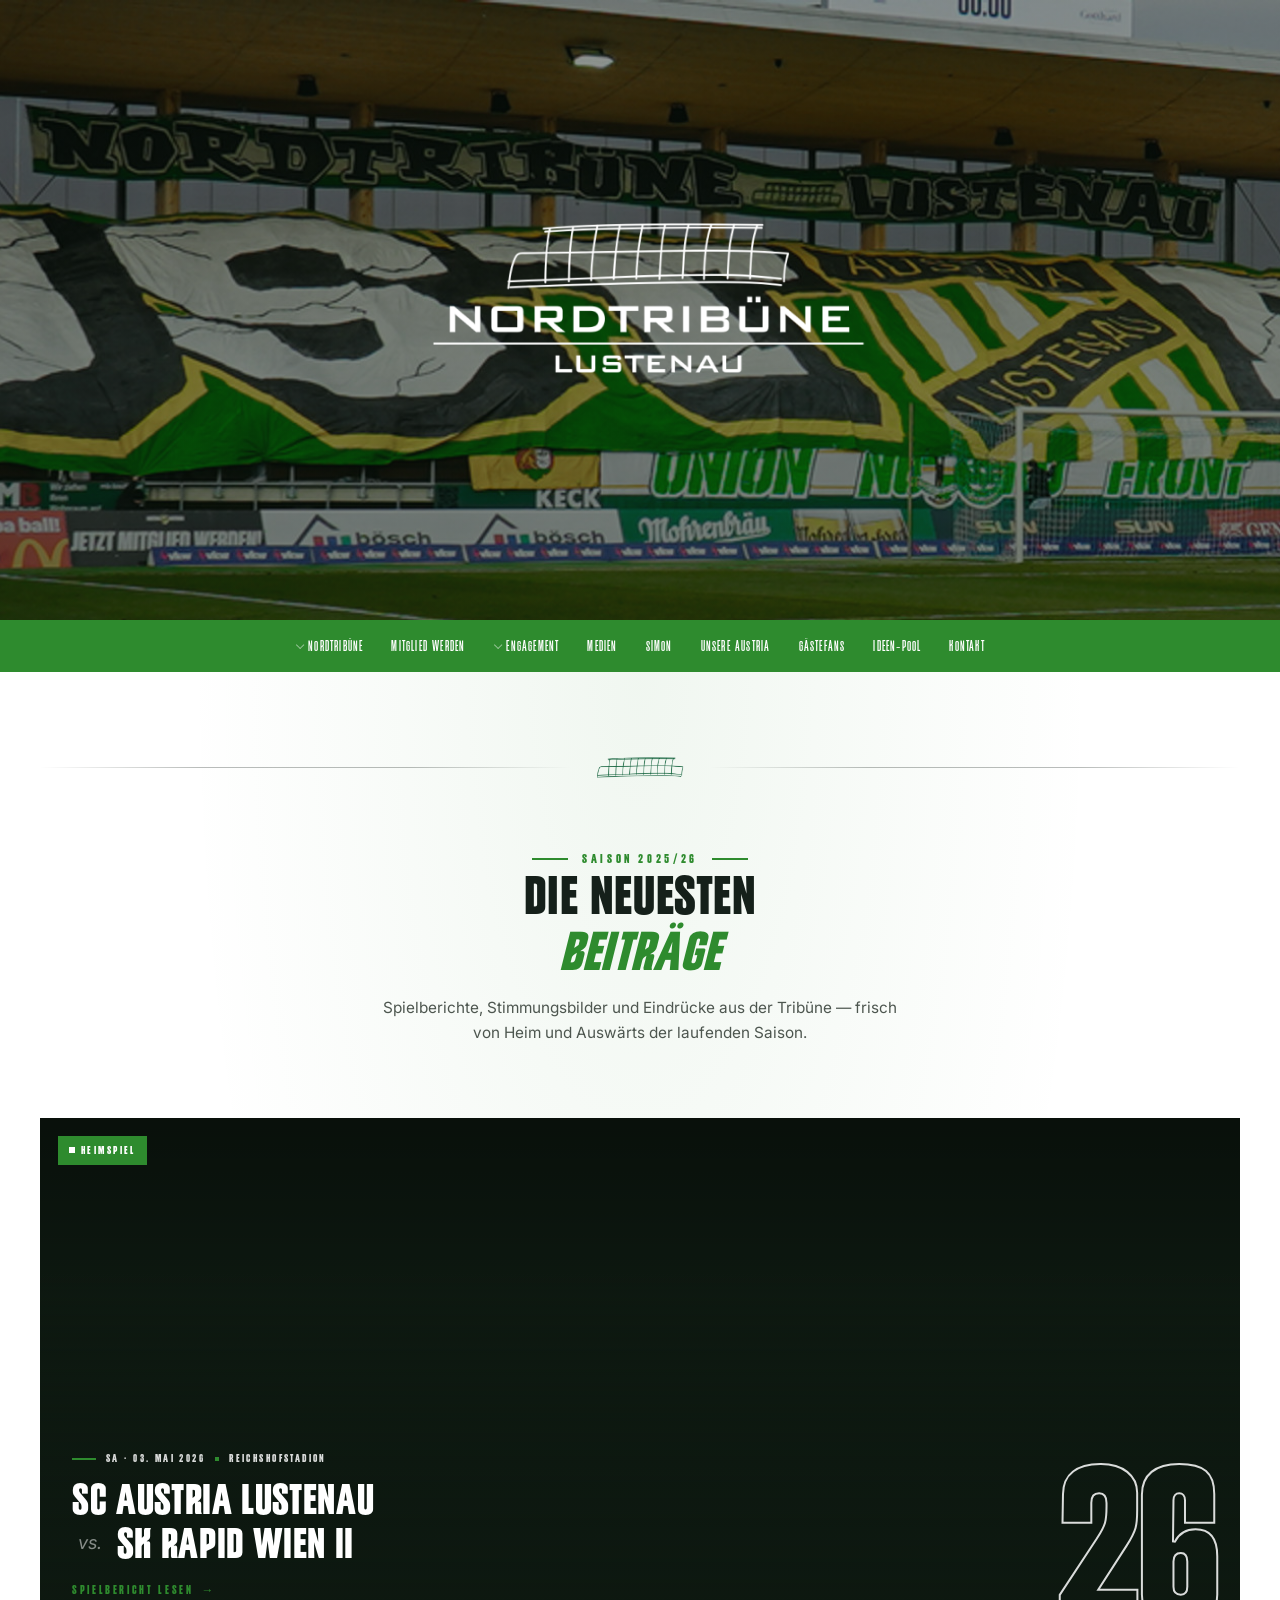
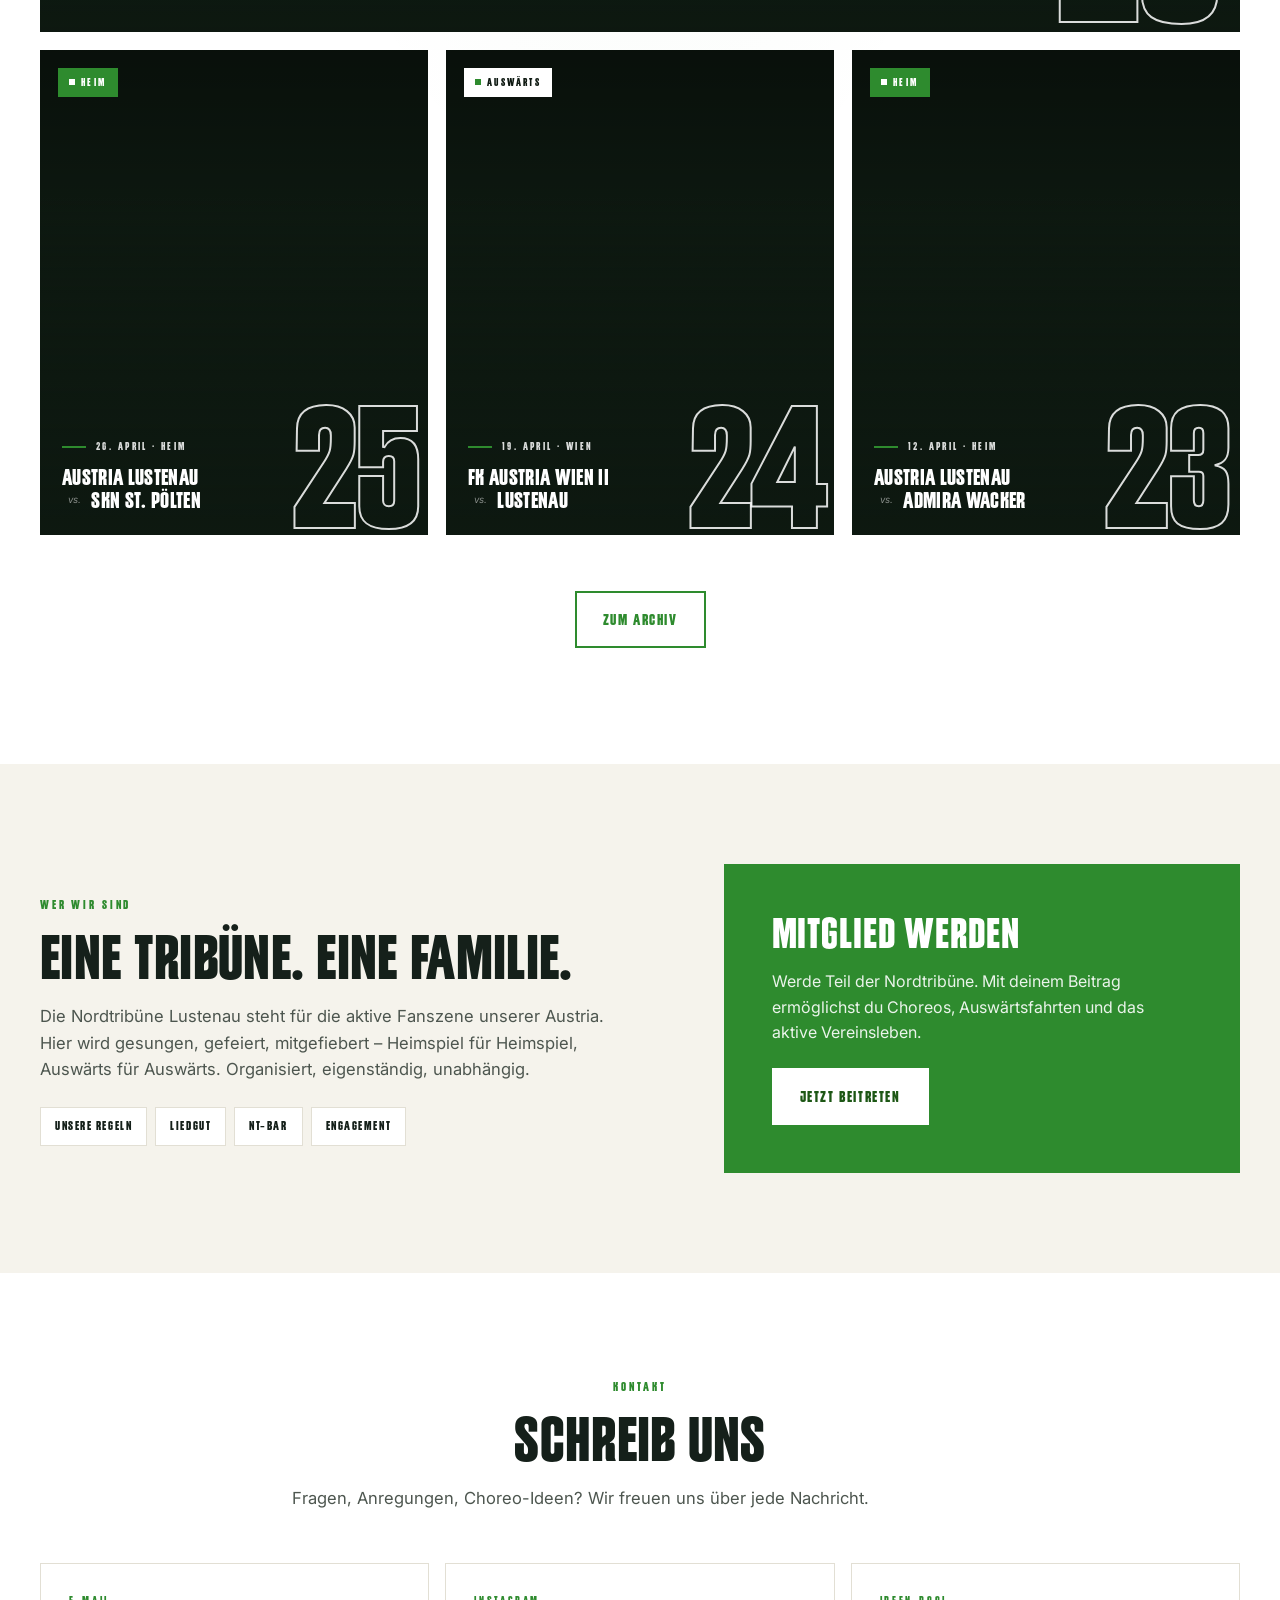
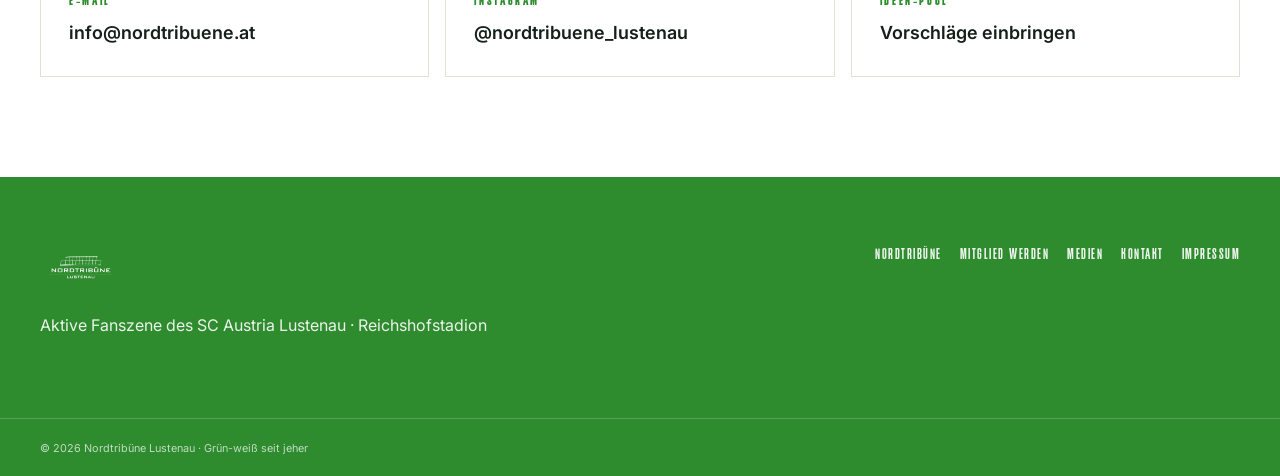
==== index.html @ c7da0c29 "initial preview" ====
<!doctype html>
<html lang="de">
<head>
  <meta charset="utf-8" />
  <meta name="viewport" content="width=device-width, initial-scale=1" />
  <title>Nordtribüne Lustenau</title>
  <meta name="description" content="Die Nordtribüne Lustenau – aktive Fanszene des SC Austria Lustenau. Spielberichte, Mitgliedschaft, Liedgut, Engagement." />
  <link rel="icon" href="assets/img/logo-nav.png" />
  <link rel="preconnect" href="https://fonts.googleapis.com" />
  <link rel="preconnect" href="https://fonts.gstatic.com" crossorigin />
  <link href="https://fonts.googleapis.com/css2?family=Antonio:wght@500;600;700&family=Big+Shoulders+Display:wght@500;700;800&family=Inter:wght@400;500;600;700&display=swap" rel="stylesheet" />
  <link rel="stylesheet" href="styles.css" />
</head>
<body>

<a class="skip" href="#main">Zum Inhalt</a>

<header class="site-header" id="top">

  <!-- Hero: Banner mit Original-Logo zentriert -->
  <div class="hero-banner" role="img" aria-label="Nordtribüne im Reichshofstadion Lustenau">
    <div class="hero-content">
      <img src="assets/img/logo.png" alt="Nordtribüne Lustenau" class="hero-logo" />
    </div>
  </div>

  <!-- Nav -->
  <div class="nav-wrap">
    <button class="nav-toggle" aria-label="Menü" aria-expanded="false">
      <span></span><span></span><span></span>
      <em>Menü</em>
    </button>

    <nav class="primary-nav" aria-label="Hauptnavigation">
      <ul>
        <li class="has-sub">
          <a href="nordtribuene.html">Nordtribüne</a>
          <ul class="submenu">
            <li><a href="regeln.html">Regeln</a></li>
            <li><a href="liedgut.html">Liedgut</a></li>
          </ul>
        </li>
        <li><a href="mitglied-werden.html">Mitglied werden</a></li>
        <li class="has-sub">
          <a href="engagement.html">Engagement</a>
          <ul class="submenu">
            <li><a href="nt-bar.html">NT-Bar</a></li>
          </ul>
        </li>
        <li><a href="medien.html">Medien</a></li>
        <li><a href="simon.html">Simon</a></li>
        <li><a href="unsere-austria.html">Unsere Austria</a></li>
        <li><a href="gaestefans.html">Gästefans</a></li>
        <li><a href="ideen-pool.html">Ideen-Pool</a></li>
        <li><a href="kontakt.html">Kontakt</a></li>
      </ul>
    </nav>
  </div>

  <nav class="mobile-nav" aria-label="Mobilnavigation">
    <ul>
      <li><a href="nordtribuene.html">Nordtribüne</a></li>
      <li><a href="regeln.html" class="sub">Regeln</a></li>
      <li><a href="liedgut.html" class="sub">Liedgut</a></li>
      <li><a href="mitglied-werden.html">Mitglied werden</a></li>
      <li><a href="engagement.html">Engagement</a></li>
      <li><a href="nt-bar.html" class="sub">NT-Bar</a></li>
      <li><a href="medien.html">Medien</a></li>
      <li><a href="simon.html">Simon</a></li>
      <li><a href="unsere-austria.html">Unsere Austria</a></li>
      <li><a href="gaestefans.html">Gästefans</a></li>
      <li><a href="ideen-pool.html">Ideen-Pool</a></li>
      <li><a href="kontakt.html">Kontakt</a></li>
    </ul>
  </nav>
</header>

<main id="main">

  <!-- Beiträge -->
  <section class="section section-beitraege" id="beitraege">
    <div class="section-divider" aria-hidden="true">
      <span class="divider-stripe"></span>
      <img src="assets/img/logo-mark.png" alt="" class="divider-mark" />
      <span class="divider-stripe"></span>
    </div>
    <div class="container">
      <header class="section-head section-head--center">
        <span class="eyebrow"><span class="line"></span>Saison 2025/26<span class="line"></span></span>
        <h2 class="section-h2">
          <span class="h2-row">Die neuesten</span>
          <span class="h2-row h2-row--accent">Beiträge</span>
        </h2>
        <p class="section-lead">
          Spielberichte, Stimmungsbilder und Eindrücke aus der Tribüne —
          frisch von Heim und Auswärts der laufenden Saison.
        </p>
      </header>

      <div class="card-grid">
        <article class="card card--feature">
          <a href="#" class="card-link">
            <div class="card-media" style="background-image:url('https://static.wixstatic.com/media/f720f8_a9c50cb9217f4ce5873ac15828483907~mv2.png/v1/fill/w_900,h_900,fp_0.50_0.50,q_95,enc_avif,quality_auto/f720f8_a9c50cb9217f4ce5873ac15828483907~mv2.png')">
              <div class="card-overlay">
                <span class="card-tag">Heimspiel</span>
                <span class="card-md">26</span>
              </div>
            </div>
            <div class="card-body">
              <span class="card-meta"><span>Sa · 03. Mai 2026</span><span class="dot"></span><span>Reichshofstadion</span></span>
              <h3>SC Austria Lustenau<br/><span class="vs">vs.</span> SK Rapid Wien II</h3>
              <span class="card-cta">Spielbericht lesen <em>→</em></span>
            </div>
          </a>
        </article>
        <article class="card">
          <a href="#" class="card-link">
            <div class="card-media" style="background-image:url('https://static.wixstatic.com/media/f720f8_ce6086ca017e475bb59c126790cb057a~mv2.jpg/v1/fill/w_900,h_900,fp_0.50_0.50,q_90,enc_avif,quality_auto/f720f8_ce6086ca017e475bb59c126790cb057a~mv2.jpg')">
              <div class="card-overlay">
                <span class="card-tag">Heim</span>
                <span class="card-md">25</span>
              </div>
            </div>
            <div class="card-body">
              <span class="card-meta">26. April · Heim</span>
              <h3>Austria Lustenau<br/><span class="vs">vs.</span> SKN St. Pölten</h3>
            </div>
          </a>
        </article>
        <article class="card">
          <a href="#" class="card-link">
            <div class="card-media" style="background-image:url('https://static.wixstatic.com/media/f720f8_13a0785163d74814970c53d9d6ace60e~mv2.jpg/v1/fill/w_900,h_900,fp_0.50_0.50,q_90,enc_avif,quality_auto/f720f8_13a0785163d74814970c53d9d6ace60e~mv2.jpg')">
              <div class="card-overlay">
                <span class="card-tag card-tag--away">Auswärts</span>
                <span class="card-md">24</span>
              </div>
            </div>
            <div class="card-body">
              <span class="card-meta">19. April · Wien</span>
              <h3>FK Austria Wien II<br/><span class="vs">vs.</span> Lustenau</h3>
            </div>
          </a>
        </article>
        <article class="card">
          <a href="#" class="card-link">
            <div class="card-media" style="background-image:url('https://static.wixstatic.com/media/f720f8_e04c5801456445f2a301f6724bff1f92~mv2.jpg/v1/fill/w_900,h_900,fp_0.50_0.50,q_90,enc_avif,quality_auto/f720f8_e04c5801456445f2a301f6724bff1f92~mv2.jpg')">
              <div class="card-overlay">
                <span class="card-tag">Heim</span>
                <span class="card-md">23</span>
              </div>
            </div>
            <div class="card-body">
              <span class="card-meta">12. April · Heim</span>
              <h3>Austria Lustenau<br/><span class="vs">vs.</span> Admira Wacker</h3>
            </div>
          </a>
        </article>
      </div>

      <div class="section-foot">
        <a href="#archiv" class="btn btn-outline">Zum Archiv</a>
      </div>
    </div>
  </section>

  <section class="section section-alt" id="nordtribuene">
    <div class="container two-col">
      <div>
        <span class="eyebrow">Wer wir sind</span>
        <h2>Eine Tribüne. Eine Familie.</h2>
        <p class="lead">
          Die Nordtribüne Lustenau steht für die aktive Fanszene unserer Austria.
          Hier wird gesungen, gefeiert, mitgefiebert – Heimspiel für Heimspiel,
          Auswärts für Auswärts. Organisiert, eigenständig, unabhängig.
        </p>
        <ul class="quicklinks">
          <li><a href="#regeln">Unsere Regeln</a></li>
          <li><a href="#liedgut">Liedgut</a></li>
          <li><a href="#nt-bar">NT-Bar</a></li>
          <li><a href="#engagement">Engagement</a></li>
        </ul>
      </div>
      <aside class="info-card" id="mitglied">
        <h3>Mitglied werden</h3>
        <p>Werde Teil der Nordtribüne. Mit deinem Beitrag ermöglichst du Choreos, Auswärtsfahrten und das aktive Vereinsleben.</p>
        <a href="#" class="btn btn-light">Jetzt beitreten</a>
      </aside>
    </div>
  </section>

  <section class="section" id="kontakt">
    <div class="container">
      <header class="section-head center">
        <span class="eyebrow">Kontakt</span>
        <h2>Schreib uns</h2>
        <p class="lead">Fragen, Anregungen, Choreo-Ideen? Wir freuen uns über jede Nachricht.</p>
      </header>
      <div class="contact-grid">
        <a href="mailto:info@nordtribuene.at" class="contact-card">
          <span class="contact-label">E-Mail</span>
          <span class="contact-value">info@nordtribuene.at</span>
        </a>
        <a href="https://www.instagram.com/" class="contact-card" rel="noopener">
          <span class="contact-label">Instagram</span>
          <span class="contact-value">@nordtribuene_lustenau</span>
        </a>
        <a href="#ideen" class="contact-card">
          <span class="contact-label">Ideen-Pool</span>
          <span class="contact-value">Vorschläge einbringen</span>
        </a>
      </div>
    </div>
  </section>

</main>

<footer class="site-footer">
  <div class="container footer-inner">
    <div>
      <img src="assets/img/logo-nav.png" alt="Nordtribüne Lustenau" class="footer-logo" />
      <p>Aktive Fanszene des SC Austria Lustenau · Reichshofstadion</p>
    </div>
    <nav aria-label="Footer">
      <ul>
        <li><a href="#nordtribuene">Nordtribüne</a></li>
        <li><a href="#mitglied">Mitglied werden</a></li>
        <li><a href="#beitraege">Medien</a></li>
        <li><a href="#kontakt">Kontakt</a></li>
        <li><a href="#impressum">Impressum</a></li>
      </ul>
    </nav>
  </div>
  <div class="footer-bottom">
    <div class="container">
      <small>© <span id="year"></span> Nordtribüne Lustenau · Grün-weiß seit jeher</small>
    </div>
  </div>
</footer>

<script>
  document.getElementById('year').textContent = new Date().getFullYear();
  const toggle = document.querySelector('.nav-toggle');
  const mnav = document.querySelector('.mobile-nav');
  toggle.addEventListener('click', () => {
    const open = mnav.classList.toggle('open');
    toggle.classList.toggle('is-open', open);
    toggle.setAttribute('aria-expanded', open);
    document.body.classList.toggle('nav-open', open);
  });
  document.querySelectorAll('.mobile-nav a').forEach(a => {
    a.addEventListener('click', () => {
      mnav.classList.remove('open');
      toggle.classList.remove('is-open');
      toggle.setAttribute('aria-expanded', 'false');
      document.body.classList.remove('nav-open');
    });
  });
</script>

</body>
</html>
---- styles.css ----
/* ============================================================
   Nordtribüne Lustenau
   Display: Kanvas Rooper · Accent: GC Grind · Body: Inter
   ============================================================ */

@font-face {
  font-family: 'Kanvas Rooper';
  font-weight: 200;
  font-style: normal;
  font-display: swap;
  src: url('assets/fonts/KanvasRooper-Extralight.woff2') format('woff2');
}
@font-face {
  font-family: 'Kanvas Rooper';
  font-weight: 300;
  font-style: normal;
  font-display: swap;
  src: url('assets/fonts/KanvasRooper-Light.woff2') format('woff2');
}
@font-face {
  font-family: 'Kanvas Rooper';
  font-weight: 400;
  font-style: normal;
  font-display: swap;
  src: url('assets/fonts/KanvasRooper-Regular.woff2') format('woff2');
}
@font-face {
  font-family: 'Kanvas Rooper';
  font-weight: 500;
  font-style: normal;
  font-display: swap;
  src: url('assets/fonts/KanvasRooper-Medium.woff2') format('woff2');
}
@font-face {
  font-family: 'Kanvas Rooper';
  font-weight: 600;
  font-style: normal;
  font-display: swap;
  src: url('assets/fonts/KanvasRooper-Semibold.woff2') format('woff2');
}
@font-face {
  font-family: 'Kanvas Rooper';
  font-weight: 700;
  font-style: normal;
  font-display: swap;
  src: url('assets/fonts/KanvasRooper-Bold.woff2') format('woff2');
}
@font-face {
  font-family: 'GC Grind';
  font-weight: 400;
  font-style: normal;
  font-display: swap;
  src: url('assets/fonts/GCGrind.ttf') format('truetype');
}

:root {
  --green-900: #1d5715;
  --green-800: #28741c;
  --green-700: #2e8b2e;   /* primary · saftiges Kelly-Green */
  --green-600: #3aa039;
  --green-50:  #e8f5e7;

  --ink:       #15201a;
  --ink-soft:  #4d564f;
  --bg:        #ffffff;
  --bg-soft:   #f5f3ec;
  --line:      #e2dfd4;

  --container: 1280px;
  --gutter:    clamp(20px, 4vw, 40px);

  --display:  'Kanvas Rooper', 'Impact', sans-serif;
  --headline: 'Kanvas Rooper', 'Impact', sans-serif;
  --accent:   'GC Grind', 'Kanvas Rooper', 'Impact', sans-serif;
  --body:     'Inter', -apple-system, BlinkMacSystemFont, system-ui, sans-serif;
}

* { box-sizing: border-box; }
html { scroll-behavior: smooth; }
body {
  margin: 0;
  background: var(--bg);
  color: var(--ink);
  font-family: var(--body);
  font-size: 16px;
  line-height: 1.6;
  -webkit-font-smoothing: antialiased;
}
body.nav-open { overflow: hidden; }
img { max-width: 100%; display: block; }
a { color: var(--green-700); text-decoration: none; }
a:hover { color: var(--green-900); }

.skip { position: absolute; left: -9999px; }
.skip:focus { left: 12px; top: 12px; background: var(--ink); color: #fff; padding: 8px 12px; z-index: 999; }

.container {
  max-width: var(--container);
  margin: 0 auto;
  padding: 0 var(--gutter);
}

/* ============================================================
   HEADER · 1. Logo · 2. Banner · 3. Nav  (wie Original)
   ============================================================ */

.site-header { background: var(--bg); }

/* Hero-Banner mit Logo + Wordmark zentriert · leicht abgedunkelt */
.hero-banner {
  position: relative;
  width: 100%;
  min-height: clamp(360px, 56vw, 620px);
  background: url('assets/img/header.jpg') center 38% / cover no-repeat;
  background-color: var(--green-900);
  display: flex;
  align-items: center;
  justify-content: center;
  isolation: isolate;
}
.hero-banner::before {
  content: '';
  position: absolute; inset: 0;
  background:
    linear-gradient(180deg, rgba(8,20,12,.45) 0%, rgba(8,20,12,.55) 100%);
  z-index: 1;
}
.hero-content {
  position: relative;
  z-index: 2;
  padding: 40px var(--gutter);
  text-align: center;
}
.hero-logo {
  width: clamp(280px, 42vw, 560px);
  height: auto;
  filter: brightness(0) invert(1);
  display: block;
  margin: 0 auto;
}
@media (max-width: 720px) {
  .hero-banner { min-height: clamp(320px, 70vw, 460px); }
}

/* 3. Nav */
.nav-wrap {
  background: var(--green-700);
  border-bottom: 0;
  position: relative;
}
.primary-nav {
  max-width: var(--container);
  margin: 0 auto;
  padding: 0 var(--gutter);
}
.primary-nav > ul {
  list-style: none; margin: 0; padding: 0;
  display: flex;
  justify-content: center;
  flex-wrap: wrap;
  gap: 2px;
}
.primary-nav a {
  display: inline-block;
  padding: 14px 13px;
  font-family: var(--display);
  font-weight: 400;
  font-size: 15px;
  letter-spacing: .08em;
  text-transform: uppercase;
  color: #fff;
  position: relative;
  transition: color .15s ease;
}
.primary-nav a::after {
  content: '';
  position: absolute;
  left: 13px; right: 13px; bottom: 8px;
  height: 2px;
  background: #fff;
  transform: scaleX(0);
  transform-origin: center;
  transition: transform .2s ease;
}
.primary-nav a:hover { color: #fff; }
.primary-nav a:hover::after { transform: scaleX(1); }

.has-sub { position: relative; }
.has-sub > a::before {
  content: '';
  display: inline-block;
  width: 5px; height: 5px;
  border-right: 1.5px solid currentColor;
  border-bottom: 1.5px solid currentColor;
  transform: rotate(45deg) translateY(-3px);
  margin-right: 7px;
  opacity: .5;
  vertical-align: middle;
}
.submenu {
  position: absolute;
  top: 100%; left: 50%;
  transform: translate(-50%, 4px);
  min-width: 180px;
  background: var(--green-800);
  border: 0;
  list-style: none; margin: 0; padding: 6px 0;
  opacity: 0; visibility: hidden;
  transition: opacity .15s, transform .15s, visibility .15s;
  z-index: 60;
}
.has-sub:hover > .submenu,
.has-sub:focus-within > .submenu {
  opacity: 1; visibility: visible; transform: translate(-50%, 0);
}
.submenu a {
  display: block;
  padding: 9px 16px;
  font-size: 14px;
  letter-spacing: .06em;
  text-align: center;
  color: #fff;
}
.submenu a::after { display: none; }
.submenu a:hover { background: var(--green-900); color: #fff; }

/* Mobile */
.nav-toggle {
  display: none;
  align-items: center;
  gap: 8px;
  background: transparent;
  border: 0;
  padding: 14px var(--gutter);
  font-family: var(--display);
  font-size: 17px;
  letter-spacing: .08em;
  text-transform: uppercase;
  color: #fff;
  cursor: pointer;
  width: 100%;
  justify-content: center;
}
.nav-toggle em { font-style: normal; }
.nav-toggle span:not(em) {
  display: block; height: 2px; width: 22px; background: #fff;
  margin: 4px 0; transition: transform .2s, opacity .2s;
  position: relative;
}
.nav-toggle.is-open span:nth-child(1) { transform: translateY(6px) rotate(45deg); }
.nav-toggle.is-open span:nth-child(2) { opacity: 0; }
.nav-toggle.is-open span:nth-child(3) { transform: translateY(-6px) rotate(-45deg); }

.mobile-nav {
  display: none;
  background: var(--green-800);
  border-top: 1px solid var(--green-900);
  max-height: 0; overflow: hidden;
  transition: max-height .3s ease;
}
.mobile-nav.open { max-height: 80vh; overflow: auto; }
.mobile-nav ul { list-style: none; margin: 0; padding: 6px 0 18px; }
.mobile-nav a {
  display: block;
  padding: 13px var(--gutter);
  font-family: var(--display);
  font-weight: 700;
  font-size: 19px;
  letter-spacing: .05em;
  text-transform: uppercase;
  color: #fff;
  border-bottom: 1px solid rgba(255,255,255,.1);
}
.mobile-nav a.sub {
  font-size: 14px;
  font-family: var(--body);
  font-weight: 500;
  text-transform: none;
  letter-spacing: 0;
  padding-left: calc(var(--gutter) + 16px);
  color: rgba(255,255,255,.75);
}

@media (max-width: 1100px) {
  .primary-nav { display: none; }
  .nav-toggle { display: flex; }
  .mobile-nav { display: block; }
  .nav-toggle span:nth-child(1),
  .nav-toggle span:nth-child(2),
  .nav-toggle span:nth-child(3) { display: block; }
}
@media (min-width: 1101px) {
  .nav-toggle span:not(em) { display: none; }
}

/* ============================================================
   BUTTONS · scharf, flach
   ============================================================ */

.btn {
  display: inline-block;
  padding: 14px 26px;
  font-family: var(--display);
  font-weight: 700;
  font-size: 16px;
  letter-spacing: .1em;
  text-transform: uppercase;
  border: 2px solid transparent;
  border-radius: 0;
  background: var(--green-700);
  color: #fff;
  transition: background .15s, color .15s, border-color .15s;
}
.btn:hover { background: var(--green-900); color: #fff; }
.btn-outline {
  background: transparent;
  color: var(--green-700);
  border-color: var(--green-700);
}
.btn-outline:hover { background: var(--green-700); color: #fff; }
.btn-light {
  background: #fff;
  color: var(--green-900);
  border-color: #fff;
}
.btn-light:hover { background: transparent; color: #fff; border-color: #fff; }

/* ============================================================
   SECTIONS
   ============================================================ */

.section { padding: clamp(56px, 8vw, 100px) 0; }
.section-alt { background: var(--bg-soft); }

/* === Beiträge: cooler Übergang & große zentrierte Headline === */
.section-beitraege {
  padding-top: clamp(32px, 5vw, 56px);
  padding-bottom: clamp(72px, 9vw, 120px);
  background:
    radial-gradient(ellipse at 50% 0%, rgba(46,139,46,.07), transparent 50%),
    var(--bg);
}

/* Divider zwischen Nav und Section */
.section-divider {
  display: flex;
  align-items: center;
  justify-content: center;
  gap: 24px;
  padding: 28px var(--gutter) 64px;
  max-width: var(--container);
  margin: 0 auto;
}
.divider-stripe {
  flex: 1 1 auto;
  height: 1px;
  background: linear-gradient(90deg, transparent, var(--ink) 30%, var(--ink) 70%, transparent);
  opacity: .3;
}
.divider-mark {
  flex: 0 0 auto;
  height: 22px;
  width: auto;
  display: block;
}

.section-head.section-head--center {
  display: block;
  max-width: 780px;
  margin: 0 auto clamp(48px, 6vw, 72px) !important;
  text-align: center;
  padding: 0;
}
.section-head--center .eyebrow {
  display: inline-flex;
  margin: 0 auto 18px;
}
.section-head--center .section-h2 {
  display: block;
  margin: 0 auto;
  text-align: center;
  width: 100%;
}
.section-head--center .section-h2 .h2-row { display: block; text-align: center; }
.section-head--center .section-lead {
  display: block;
  margin: 18px auto 0;
  max-width: 52ch;
  text-align: center;
}

.section-head--center .eyebrow {
  display: inline-flex;
  align-items: center;
  gap: 14px;
  font-family: var(--display);
  font-weight: 700;
  font-size: 13px;
  letter-spacing: .28em;
  text-transform: uppercase;
  color: var(--green-700);
  margin: 0;
}
.section-head--center .eyebrow .line {
  display: inline-block;
  width: 36px;
  height: 2px;
  background: var(--green-700);
}

.section-h2 {
  font-family: var(--headline);
  font-weight: 700;
  font-size: clamp(34px, 4.4vw, 64px);
  line-height: .95;
  letter-spacing: .01em;
  text-transform: uppercase;
  margin: 0;
  color: var(--ink);
  text-align: center;
}
.section-h2 .h2-row { display: block; }
.section-h2 .h2-row--accent {
  color: var(--green-700);
  font-family: var(--headline);
  font-weight: 700;
  font-style: italic;
  margin-top: 2px;
}

/* Stars-Tag entfernt */
.section-tag { display: none; }

.section-lead {
  font-family: var(--body);
  font-size: clamp(15px, 1.2vw, 17px);
  color: var(--ink-soft);
  max-width: 52ch;
  margin: 6px auto 0;
  line-height: 1.6;
}

.section-tag {
  display: inline-flex;
  align-items: center;
  gap: 14px;
  margin-top: 10px;
  font-family: var(--display);
  font-weight: 700;
  font-size: 12px;
  letter-spacing: .3em;
  text-transform: uppercase;
  color: var(--ink-soft);
}
.section-tag span:first-child,
.section-tag span:last-child {
  color: var(--green-700);
  font-size: 14px;
}

.section-head { max-width: 720px; margin: 0 0 clamp(32px, 4vw, 56px); }
.section-head.center,
.section-head.section-head--center {
  margin-left: auto !important;
  margin-right: auto !important;
  text-align: center;
}

.eyebrow {
  display: inline-block;
  font-family: var(--display);
  font-weight: 700;
  font-size: 13px;
  letter-spacing: .22em;
  text-transform: uppercase;
  color: var(--green-700);
  margin-bottom: 12px;
}

h2 {
  font-family: var(--display);
  font-weight: 800;
  font-size: clamp(36px, 5.5vw, 64px);
  line-height: .95;
  letter-spacing: .005em;
  text-transform: uppercase;
  margin: 0 0 14px;
  color: var(--ink);
}
.lead {
  font-size: clamp(16px, 1.3vw, 18px);
  color: var(--ink-soft);
  margin: 0;
  max-width: 60ch;
}

.section-foot { margin-top: clamp(40px, 5vw, 56px); text-align: center; }

/* ============================================================
   CARDS · Magazin-Stil: dunkel, Mega-Outline-Spieltag
   ============================================================ */

.card-grid {
  display: grid;
  grid-template-columns: repeat(6, 1fr);
  gap: clamp(14px, 1.4vw, 22px);
}
.card { grid-column: span 2; }
.card--feature { grid-column: span 6; }

@media (max-width: 1100px) {
  .card-grid { grid-template-columns: repeat(4, 1fr); gap: 18px; }
  .card { grid-column: span 2; }
  .card--feature { grid-column: span 4; }
}
@media (max-width: 640px) {
  .card-grid { grid-template-columns: 1fr; }
  .card, .card--feature { grid-column: span 1; }
}

/* Card base */
.card {
  position: relative;
  background: #0d1810;
  color: #fff;
  overflow: hidden;
  isolation: isolate;
  transition: transform .35s cubic-bezier(.2,.7,.2,1);
}
.card:hover { transform: translateY(-6px); }
.card-link { display: block; color: inherit; height: 100%; }

.card-media {
  position: relative;
  aspect-ratio: 4 / 5;
  background-size: cover;
  background-position: center;
  background-color: #0d1810;
  overflow: hidden;
  transition: transform .6s cubic-bezier(.2,.7,.2,1);
}
.card--feature .card-media { aspect-ratio: 21 / 9; }

.card-media::before {
  content: '';
  position: absolute; inset: 0;
  background:
    linear-gradient(180deg, rgba(13,24,16,0) 30%, rgba(13,24,16,.55) 60%, rgba(13,24,16,.95) 100%),
    linear-gradient(180deg, rgba(0,0,0,.35) 0%, rgba(0,0,0,0) 35%);
  z-index: 1;
  transition: opacity .35s ease;
}
.card:hover .card-media { transform: scale(1.04); }

.card-overlay {
  position: absolute;
  inset: 0;
  padding: 18px 18px;
  z-index: 3;
  pointer-events: none;
  display: flex;
  flex-direction: column;
  justify-content: space-between;
}
.card-tag {
  align-self: flex-start;
  display: inline-flex;
  align-items: center;
  gap: 6px;
  padding: 6px 11px;
  background: var(--green-700);
  color: #fff;
  font-family: var(--display);
  font-weight: 700;
  font-size: 11px;
  letter-spacing: .22em;
  text-transform: uppercase;
}
.card-tag::before {
  content: '';
  width: 6px; height: 6px;
  background: #fff;
  display: inline-block;
}
.card-tag--away { background: #fff; color: #0d1810; }
.card-tag--away::before { background: var(--green-700); }

.card-md {
  align-self: flex-end;
  font-family: var(--display);
  font-weight: 800;
  font-size: clamp(120px, 14vw, 220px);
  line-height: .8;
  letter-spacing: -.04em;
  color: transparent;
  -webkit-text-stroke: 2px rgba(255,255,255,.85);
  text-stroke: 2px rgba(255,255,255,.85);
  margin: 0 -8px -16px 0;
  transform: translateY(8px);
  transition: transform .4s cubic-bezier(.2,.7,.2,1), -webkit-text-stroke-color .3s, color .3s;
  pointer-events: none;
}
.card:hover .card-md {
  transform: translateY(0);
  color: rgba(255,255,255,.08);
  -webkit-text-stroke-color: #fff;
}
.card--feature .card-md {
  font-size: clamp(140px, 18vw, 280px);
  margin-right: 8px;
}

.card-placeholder {
  background:
    repeating-linear-gradient(135deg, var(--green-700) 0 22px, var(--green-900) 22px 44px);
}

.card-body {
  position: absolute;
  left: 0; right: 0; bottom: 0;
  padding: 20px 22px 22px;
  z-index: 4;
  display: flex;
  flex-direction: column;
  gap: 10px;
  color: #fff;
}
.card--feature .card-body { padding: 28px 32px 32px; max-width: 720px; }

.card-meta {
  display: inline-flex;
  align-items: center;
  gap: 10px;
  font-family: var(--display);
  font-weight: 700;
  font-size: 11px;
  letter-spacing: .22em;
  text-transform: uppercase;
  color: rgba(255,255,255,.85);
}
.card-meta .dot {
  width: 4px; height: 4px;
  background: var(--green-700);
  display: inline-block;
}
.card-meta::before {
  content: '';
  display: inline-block;
  width: 24px; height: 1.5px;
  background: var(--green-700);
}

.card h3 {
  font-family: var(--display);
  font-weight: 800;
  font-size: clamp(20px, 1.8vw, 26px);
  line-height: 1.02;
  letter-spacing: .015em;
  text-transform: uppercase;
  margin: 0;
  color: #fff;
}
.card--feature h3 { font-size: clamp(28px, 3.4vw, 48px); }

.card h3 .vs {
  display: inline-block;
  font-family: var(--body);
  font-weight: 400;
  font-style: italic;
  font-size: .42em;
  letter-spacing: 0;
  text-transform: lowercase;
  color: rgba(255,255,255,.5);
  padding: 0 6px;
  vertical-align: middle;
  position: relative;
  top: -.15em;
}

.card-cta {
  margin-top: 4px;
  font-family: var(--display);
  font-weight: 700;
  font-size: 12px;
  letter-spacing: .22em;
  text-transform: uppercase;
  color: var(--green-700);
  display: inline-flex;
  align-items: center;
  gap: 8px;
}
.card-cta em {
  font-style: normal;
  display: inline-block;
  transition: transform .25s cubic-bezier(.2,.7,.2,1);
}
.card:hover .card-cta em { transform: translateX(6px); }

.card::after {
  content: '';
  position: absolute;
  left: 0; bottom: 0;
  width: 0;
  height: 3px;
  background: var(--green-700);
  z-index: 5;
  transition: width .4s cubic-bezier(.2,.7,.2,1);
}
.card:hover::after { width: 100%; }

/* ============================================================
   TWO COLUMN
   ============================================================ */

.two-col {
  display: grid;
  grid-template-columns: 1.2fr 1fr;
  gap: clamp(32px, 5vw, 80px);
  align-items: center;
}
@media (max-width: 860px) { .two-col { grid-template-columns: 1fr; } }

.quicklinks {
  list-style: none; padding: 0; margin: 24px 0 0;
  display: flex; flex-wrap: wrap; gap: 8px;
}
.quicklinks a {
  display: inline-block;
  padding: 8px 14px;
  border: 1px solid var(--line);
  background: #fff;
  font-family: var(--display);
  font-weight: 700;
  font-size: 13px;
  letter-spacing: .12em;
  text-transform: uppercase;
  color: var(--ink);
}
.quicklinks a:hover {
  border-color: var(--green-700);
  color: var(--green-700);
}

.info-card {
  background: var(--green-700);
  color: #fff;
  padding: clamp(32px, 4vw, 48px);
  position: relative;
}
.info-card h3 {
  font-family: var(--display);
  font-weight: 800;
  font-size: clamp(32px, 3.4vw, 44px);
  line-height: 1;
  letter-spacing: .02em;
  text-transform: uppercase;
  margin: 0 0 14px;
}
.info-card p { color: rgba(255,255,255,.9); margin: 0 0 22px; }

/* ============================================================
   CONTACT
   ============================================================ */

.contact-grid {
  display: grid;
  grid-template-columns: repeat(auto-fit, minmax(240px, 1fr));
  gap: 16px;
}
.contact-card {
  display: block;
  padding: 28px;
  border: 1px solid var(--line);
  background: #fff;
  color: var(--ink);
  transition: border-color .15s, background .15s, transform .15s;
}
.contact-card:hover {
  border-color: var(--green-700);
  background: var(--bg-soft);
  color: var(--ink);
  transform: translateY(-2px);
}
.contact-label {
  display: block;
  font-family: var(--display);
  font-weight: 700;
  font-size: 12px;
  letter-spacing: .22em;
  text-transform: uppercase;
  color: var(--green-700);
  margin-bottom: 8px;
}
.contact-value { font-size: 18px; font-weight: 600; }

/* ============================================================
   FOOTER
   ============================================================ */

.site-footer {
  background: var(--green-700);
  color: rgba(255,255,255,.9);
  margin-top: 0;
}
.footer-inner {
  display: grid;
  grid-template-columns: 1fr auto;
  gap: 32px;
  padding: clamp(40px, 6vw, 64px) var(--gutter);
  align-items: start;
}
.footer-logo {
  height: 56px;
  filter: brightness(0) invert(1);
  margin-bottom: 14px;
}
.site-footer nav ul {
  list-style: none; padding: 0; margin: 0;
  display: flex; flex-wrap: wrap; gap: 18px;
}
.site-footer a {
  color: rgba(255,255,255,.92);
  font-family: var(--display);
  font-weight: 500;
  font-size: 15px;
  letter-spacing: .1em;
  text-transform: uppercase;
}
.site-footer a:hover { color: #fff; text-decoration: underline; text-underline-offset: 4px; }

.footer-bottom {
  border-top: 1px solid rgba(255,255,255,.2);
  padding: 18px 0;
  font-size: 13px;
  color: rgba(255,255,255,.7);
}
@media (max-width: 720px) {
  .footer-inner { grid-template-columns: 1fr; }
}

/* ============================================================
   INNER PAGES · /regeln /liedgut /mitglied-werden etc.
   ============================================================ */

/* Page Hero — zentrierter grüner Band, große Headline */
.page-hero {
  background: var(--green-700);
  color: #fff;
  padding: clamp(72px, 10vw, 130px) 0 clamp(64px, 8vw, 110px);
  position: relative;
  overflow: hidden;
  text-align: center;
}
.page-hero::before {
  content: '';
  position: absolute; inset: 0;
  background: radial-gradient(ellipse at 50% 100%, rgba(255,255,255,.08), transparent 60%);
  pointer-events: none;
}
.page-hero::after {
  content: '';
  position: absolute;
  left: 50%; bottom: -180px;
  transform: translateX(-50%);
  width: 600px; height: 600px;
  background: url('assets/img/logo-mark.png') center / contain no-repeat;
  filter: brightness(0) invert(1);
  opacity: .05;
  pointer-events: none;
}
.page-hero-inner {
  max-width: 880px;
  margin: 0 auto;
  padding: 0 var(--gutter);
  position: relative;
  z-index: 1;
  text-align: center;
}
.page-hero .crumb {
  display: inline-flex;
  align-items: center;
  justify-content: center;
  gap: 10px;
  font-family: var(--display);
  font-weight: 500;
  font-size: 12px;
  letter-spacing: .25em;
  text-transform: uppercase;
  color: rgba(255,255,255,.85);
  margin: 0 0 22px;
}
.page-hero .crumb a { color: rgba(255,255,255,.85); }
.page-hero .crumb a:hover { color: #fff; text-decoration: underline; text-underline-offset: 4px; }
.page-hero .crumb .sep { opacity: .55; }
.page-hero h1 {
  font-family: var(--headline);
  font-weight: 700;
  font-size: clamp(44px, 6.6vw, 96px);
  line-height: .95;
  letter-spacing: .01em;
  text-transform: uppercase;
  margin: 0 auto;
  color: #fff;
  text-align: center;
  max-width: 16ch;
}
.page-hero h1::after {
  content: '';
  display: block;
  width: 64px;
  height: 3px;
  background: #fff;
  margin: 24px auto 0;
}
.page-hero .lead {
  margin: 22px auto 0;
  font-size: clamp(15px, 1.25vw, 19px);
  color: rgba(255,255,255,.92);
  max-width: 56ch;
  text-align: center;
  line-height: 1.55;
}

/* Page Content — generische Prose */
.page-content { padding: clamp(56px, 8vw, 100px) 0; }
.page-content .container {
  display: grid;
  grid-template-columns: minmax(0, 760px);
  justify-content: center;
}
.page-content > .container.wide {
  grid-template-columns: 1fr;
}
.prose { color: var(--ink); font-size: 17px; line-height: 1.7; }
.prose > * + * { margin-top: 1em; }
.prose h2 {
  font-family: var(--headline);
  font-weight: 700;
  font-size: clamp(28px, 3.4vw, 40px);
  line-height: 1.05;
  letter-spacing: .015em;
  text-transform: uppercase;
  color: var(--ink);
  margin: 1.5em 0 .4em;
  padding-top: .5em;
  border-top: 2px solid var(--green-700);
  display: inline-block;
  padding-right: 40px;
}
.prose h2:first-child { margin-top: 0; padding-top: 0; border-top: 0; }
.prose h3 {
  font-family: var(--headline);
  font-weight: 700;
  font-size: clamp(20px, 2vw, 24px);
  letter-spacing: .04em;
  text-transform: uppercase;
  color: var(--green-800);
  margin: 1.6em 0 .3em;
}
.prose ul, .prose ol {
  margin: .6em 0 .6em 0;
  padding-left: 0;
  list-style: none;
}
.prose ul li,
.prose ol li {
  position: relative;
  padding-left: 28px;
  margin: .35em 0;
}
.prose ul li::before {
  content: '';
  position: absolute;
  left: 6px; top: .7em;
  width: 8px; height: 8px;
  background: var(--green-700);
}
.prose ol { counter-reset: pco; }
.prose ol li { counter-increment: pco; }
.prose ol li::before {
  content: counter(pco) '.';
  position: absolute;
  left: 0;
  font-family: var(--display);
  font-weight: 700;
  color: var(--green-700);
}
.prose a { color: var(--green-700); text-decoration: underline; text-underline-offset: 3px; text-decoration-thickness: 1.5px; }
.prose a:hover { color: var(--green-900); }
.prose blockquote {
  margin: 1.4em 0;
  padding: 8px 0 8px 24px;
  border-left: 3px solid var(--green-700);
  font-family: var(--headline);
  font-weight: 500;
  font-size: clamp(20px, 2vw, 26px);
  line-height: 1.3;
  color: var(--ink);
  font-style: italic;
}
.prose strong { font-weight: 700; color: var(--ink); }
.prose .lede {
  font-size: clamp(18px, 1.5vw, 22px);
  line-height: 1.5;
  color: var(--ink-soft);
  margin-bottom: 2em;
}

/* Info-Karten innerhalb von Inhaltsseiten */
.info-grid {
  display: grid;
  grid-template-columns: repeat(auto-fit, minmax(240px, 1fr));
  gap: 16px;
  margin: 2em 0;
}
.info-tile {
  border: 1px solid var(--line);
  background: var(--bg-soft);
  padding: 22px 24px;
}
.info-tile-label {
  font-family: var(--display);
  font-weight: 600;
  font-size: 11px;
  letter-spacing: .22em;
  text-transform: uppercase;
  color: var(--green-700);
  margin-bottom: 6px;
}
.info-tile-value { font-size: 16px; font-weight: 600; color: var(--ink); }

/* Formulare */
.form {
  display: grid;
  gap: 14px;
  max-width: 620px;
  margin: 1.5em 0;
}
.form-row { display: grid; grid-template-columns: 1fr 1fr; gap: 14px; }
@media (max-width: 600px) { .form-row { grid-template-columns: 1fr; } }
.form-field { display: grid; gap: 6px; }
.form-field label {
  font-family: var(--display);
  font-weight: 600;
  font-size: 12px;
  letter-spacing: .14em;
  text-transform: uppercase;
  color: var(--ink-soft);
}
.form-field input,
.form-field textarea {
  font-family: var(--body);
  font-size: 16px;
  padding: 12px 14px;
  border: 1.5px solid var(--line);
  background: #fff;
  color: var(--ink);
  border-radius: 0;
  transition: border-color .15s;
}
.form-field input:focus,
.form-field textarea:focus {
  outline: none;
  border-color: var(--green-700);
}
.form-field textarea { resize: vertical; min-height: 120px; }
.form .btn { justify-self: start; }

/* Saison-Liste (Medien-Übersicht) */
.archive-grid {
  display: grid;
  grid-template-columns: repeat(auto-fill, minmax(200px, 1fr));
  gap: 12px;
  margin: 2em 0;
}
.archive-item {
  display: block;
  padding: 22px 24px;
  background: var(--bg-soft);
  border: 1px solid var(--line);
  font-family: var(--display);
  text-decoration: none;
  color: var(--ink);
  transition: background .15s, border-color .15s, color .15s, transform .15s;
}
.archive-item:hover {
  background: var(--green-700);
  border-color: var(--green-700);
  color: #fff;
  transform: translateY(-2px);
}
.archive-item-label {
  display: block;
  font-size: 11px;
  font-weight: 600;
  letter-spacing: .22em;
  text-transform: uppercase;
  opacity: .7;
  margin-bottom: 4px;
}
.archive-item-name {
  display: block;
  font-size: 22px;
  font-weight: 700;
  letter-spacing: .04em;
  text-transform: uppercase;
}

/* Banner kleiner auf Unterseiten */
.page-header-banner { min-height: clamp(180px, 26vw, 280px); }
.page-header-banner .hero-logo--small { width: clamp(220px, 28vw, 380px); }

/* ============================================================
   PAGE SECTIONS · grafische Gliederung des Seiteninhalts
   ============================================================ */

.page-content {
  padding: 0;
  background: var(--bg-soft);
}

.page-section {
  padding: clamp(56px, 8vw, 110px) 0;
  position: relative;
}
.page-section + .page-section { border-top: 1px solid var(--line); }
.page-section:nth-child(even) { background: #fff; }

.page-section .container {
  display: block;
  max-width: 880px;
}

/* Section Head — nummeriert, zentriert */
.ps-head {
  text-align: center;
  margin: 0 auto clamp(36px, 4vw, 56px);
  display: flex;
  flex-direction: column;
  align-items: center;
  gap: 8px;
}
.ps-num {
  display: inline-block;
  font-family: var(--headline);
  font-weight: 700;
  font-size: clamp(64px, 8vw, 110px);
  line-height: .9;
  letter-spacing: -.02em;
  color: transparent;
  -webkit-text-stroke: 2px var(--green-700);
  text-stroke: 2px var(--green-700);
  margin-bottom: -8px;
}
.ps-eyebrow {
  display: inline-flex;
  align-items: center;
  gap: 14px;
  font-family: var(--display);
  font-weight: 500;
  font-size: 12px;
  letter-spacing: .28em;
  text-transform: uppercase;
  color: var(--green-700);
}
.ps-eyebrow::before,
.ps-eyebrow::after {
  content: '';
  display: inline-block;
  width: 28px; height: 2px;
  background: var(--green-700);
}
.ps-head h2 {
  font-family: var(--headline);
  font-weight: 700;
  font-size: clamp(32px, 4.4vw, 56px);
  line-height: .98;
  letter-spacing: .015em;
  text-transform: uppercase;
  color: var(--ink);
  margin: 4px 0 0;
  text-align: center;
}

/* Section Body — als zentrierte Card */
.ps-body {
  max-width: 760px;
  margin: 0 auto;
}
.ps-body.wide { max-width: 1080px; }

/* Übergeordnete prose-Resets innerhalb von ps-body */
.ps-body .prose { font-size: 17px; line-height: 1.7; color: var(--ink); }
.ps-body .prose h2 {
  border-top: none;
  padding-top: 0;
  margin: 1em 0 .4em;
  font-size: clamp(22px, 2.2vw, 28px);
  display: block;
  text-align: center;
}
.ps-body .prose h3 {
  text-align: center;
  margin: 2em 0 .4em;
  font-size: clamp(18px, 1.8vw, 22px);
  letter-spacing: .12em;
}
.ps-body .prose p,
.ps-body .prose ul,
.ps-body .prose ol { text-align: left; }
.ps-body .prose .lede { text-align: center; }

/* Highlight-Block — knalliger grüner Block für wichtige Aussagen */
.highlight {
  background: var(--green-700);
  color: #fff;
  padding: clamp(28px, 4vw, 48px) clamp(28px, 4vw, 56px);
  margin: 2em 0;
  position: relative;
  text-align: center;
}
.highlight::before {
  content: '';
  position: absolute;
  top: 0; left: 0;
  width: 40px; height: 40px;
  border-top: 3px solid #fff;
  border-left: 3px solid #fff;
}
.highlight::after {
  content: '';
  position: absolute;
  bottom: 0; right: 0;
  width: 40px; height: 40px;
  border-bottom: 3px solid #fff;
  border-right: 3px solid #fff;
}
.highlight-label {
  display: inline-block;
  font-family: var(--display);
  font-weight: 500;
  font-size: 11px;
  letter-spacing: .3em;
  text-transform: uppercase;
  color: rgba(255,255,255,.85);
  margin-bottom: 10px;
}
.highlight-text {
  font-family: var(--headline);
  font-weight: 700;
  font-size: clamp(24px, 3.5vw, 42px);
  line-height: 1.1;
  letter-spacing: .02em;
  text-transform: uppercase;
  margin: 0;
  color: #fff;
}
.highlight-sub {
  margin-top: 12px;
  font-size: clamp(14px, 1.1vw, 16px);
  color: rgba(255,255,255,.85);
}

/* Step-List — große nummerierte Schritte */
.steps {
  list-style: none;
  padding: 0;
  margin: 2em 0;
  display: grid;
  gap: 16px;
}
.steps li {
  display: grid;
  grid-template-columns: 72px 1fr;
  gap: 22px;
  align-items: start;
  padding: 22px 24px;
  background: #fff;
  border: 1px solid var(--line);
  border-left: 4px solid var(--green-700);
  position: relative;
}
.page-section:nth-child(even) .steps li { background: var(--bg-soft); }
.steps li::before {
  content: counter(step);
  counter-increment: step;
  font-family: var(--headline);
  font-weight: 700;
  font-size: 56px;
  line-height: 1;
  color: var(--green-700);
  letter-spacing: -.04em;
}
.steps { counter-reset: step; }
.steps strong { display: block; font-family: var(--headline); font-size: 18px; letter-spacing: .04em; text-transform: uppercase; margin-bottom: 4px; color: var(--ink); }
.steps p { margin: 0; color: var(--ink-soft); }

/* Tile-Liste — wie Regeln auf der Tribüne */
.tiles {
  list-style: none;
  padding: 0;
  margin: 2em 0;
  display: grid;
  grid-template-columns: repeat(auto-fit, minmax(240px, 1fr));
  gap: 12px;
}
.tiles li {
  background: #fff;
  border: 1px solid var(--line);
  padding: 22px 24px;
  display: flex;
  flex-direction: column;
  gap: 8px;
  position: relative;
  padding-left: 56px;
}
.page-section:nth-child(even) .tiles li { background: var(--bg-soft); }
.tiles li::before {
  content: '✕';
  position: absolute;
  left: 22px; top: 22px;
  font-family: var(--headline);
  font-weight: 700;
  font-size: 22px;
  color: var(--green-700);
  line-height: 1;
}
.tiles li.ok::before { content: '✓'; }
.tiles strong { font-family: var(--headline); font-size: 18px; letter-spacing: .03em; text-transform: uppercase; color: var(--ink); }
.tiles p { margin: 0; color: var(--ink-soft); font-size: 15px; line-height: 1.55; }

/* Stat / Number Strip */
.stat-strip {
  display: grid;
  grid-template-columns: repeat(auto-fit, minmax(200px, 1fr));
  gap: 0;
  margin: 2em 0;
  border: 1px solid var(--line);
  background: #fff;
}
.page-section:nth-child(even) .stat-strip { background: var(--bg-soft); }
.stat-strip > div {
  padding: 28px 24px;
  text-align: center;
  border-right: 1px solid var(--line);
}
.stat-strip > div:last-child { border-right: 0; }
.stat-strip .stat-num {
  display: block;
  font-family: var(--headline);
  font-weight: 700;
  font-size: clamp(40px, 5vw, 64px);
  line-height: 1;
  color: var(--green-700);
  letter-spacing: -.02em;
}
.stat-strip .stat-label {
  display: block;
  margin-top: 6px;
  font-family: var(--display);
  font-weight: 500;
  font-size: 11px;
  letter-spacing: .22em;
  text-transform: uppercase;
  color: var(--ink-soft);
}

/* Image / decorative top of section */
.ps-deco {
  display: block;
  width: 64px;
  height: auto;
  margin: 0 auto 24px;
  opacity: .85;
}

/* CTA-Block am Seitenende */
.page-cta {
  background: var(--ink);
  color: #fff;
  padding: clamp(56px, 8vw, 96px) 0;
  text-align: center;
}
.page-cta h2 {
  font-family: var(--headline);
  font-weight: 700;
  font-size: clamp(32px, 4.4vw, 56px);
  line-height: 1;
  letter-spacing: .02em;
  text-transform: uppercase;
  margin: 0 0 14px;
  color: #fff;
}
.page-cta p { color: rgba(255,255,255,.85); max-width: 50ch; margin: 0 auto 28px; }
.page-cta .btn {
  background: var(--green-700);
  color: #fff;
  border: 2px solid var(--green-700);
  padding: 16px 32px;
  font-family: var(--headline);
  font-weight: 700;
  font-size: 14px;
  letter-spacing: .18em;
  text-transform: uppercase;
}
.page-cta .btn:hover {
  background: #fff;
  color: var(--ink);
  border-color: #fff;
}

/* Buttons aus prose */
.prose .btn { color: #fff; background: var(--green-700); padding: 14px 26px; font-family: var(--headline); font-weight: 600; font-size: 14px; letter-spacing: .18em; text-transform: uppercase; text-decoration: none; display: inline-block; border: 2px solid var(--green-700); transition: background .15s, color .15s; }
.prose .btn:hover { background: var(--green-900); border-color: var(--green-900); color: #fff; }

/* ============================================================
   ARCHIV · Bilderkacheln pro Saison
   ============================================================ */

.season-grid {
  display: grid;
  grid-template-columns: repeat(auto-fill, minmax(280px, 1fr));
  gap: clamp(16px, 1.6vw, 22px);
  margin: 1em 0 0;
}
.season-card {
  position: relative;
  display: block;
  aspect-ratio: 4 / 5;
  background-size: cover;
  background-position: center;
  background-color: var(--green-700);
  color: #fff;
  overflow: hidden;
  isolation: isolate;
  transition: transform .35s cubic-bezier(.2,.7,.2,1);
}
.season-card::before {
  content: '';
  position: absolute; inset: 0;
  background:
    linear-gradient(180deg, rgba(13,24,16,0) 30%, rgba(13,24,16,.6) 60%, rgba(13,24,16,.95) 100%),
    linear-gradient(180deg, rgba(0,0,0,.25) 0%, rgba(0,0,0,0) 35%);
  z-index: 1;
  transition: opacity .35s ease;
}
.season-card:hover { transform: translateY(-4px); }
.season-card.placeholder {
  background:
    repeating-linear-gradient(135deg, var(--green-700) 0 22px, var(--green-900) 22px 44px);
}

.season-card-tag {
  position: absolute;
  top: 16px; left: 16px;
  z-index: 3;
  display: inline-flex;
  align-items: center;
  gap: 6px;
  padding: 6px 11px;
  background: rgba(0,0,0,.5);
  backdrop-filter: blur(6px);
  color: #fff;
  font-family: var(--display);
  font-weight: 500;
  font-size: 11px;
  letter-spacing: .22em;
  text-transform: uppercase;
}
.season-card-tag::before {
  content: '';
  width: 6px; height: 6px;
  background: var(--green-600);
  display: inline-block;
}
.season-card-tag.archive::before { background: rgba(255,255,255,.6); }

.season-card-num {
  position: absolute;
  bottom: 8px; right: 12px;
  z-index: 2;
  font-family: var(--headline);
  font-weight: 700;
  font-size: clamp(120px, 16vw, 200px);
  line-height: .82;
  letter-spacing: -.04em;
  color: transparent;
  -webkit-text-stroke: 2px rgba(255,255,255,.85);
  margin: 0 -8px -16px 0;
  transition: color .3s;
  pointer-events: none;
}
.season-card:hover .season-card-num { color: rgba(255,255,255,.12); }

.season-card-body {
  position: absolute;
  left: 0; right: 0; bottom: 0;
  padding: 18px 20px 22px;
  z-index: 4;
  color: #fff;
}
.season-card-meta {
  display: inline-flex;
  align-items: center;
  gap: 8px;
  font-family: var(--display);
  font-weight: 500;
  font-size: 11px;
  letter-spacing: .22em;
  text-transform: uppercase;
  color: rgba(255,255,255,.85);
  margin-bottom: 6px;
}
.season-card-meta::before {
  content: '';
  display: inline-block;
  width: 22px; height: 1.5px;
  background: var(--green-600);
}
.season-card h3 {
  font-family: var(--headline);
  font-weight: 700;
  font-size: clamp(28px, 2.6vw, 36px);
  line-height: 1;
  letter-spacing: .015em;
  text-transform: uppercase;
  margin: 0;
  color: #fff;
}
.season-card-cta {
  display: inline-flex;
  align-items: center;
  gap: 8px;
  margin-top: 8px;
  font-family: var(--display);
  font-weight: 500;
  font-size: 12px;
  letter-spacing: .2em;
  text-transform: uppercase;
  color: rgba(255,255,255,.85);
}
.season-card-cta em {
  font-style: normal;
  transition: transform .25s ease;
}
.season-card:hover .season-card-cta em { transform: translateX(6px); }

/* Bottom-Akzent */
.season-card::after {
  content: '';
  position: absolute;
  left: 0; bottom: 0;
  width: 0;
  height: 3px;
  background: var(--green-600);
  z-index: 5;
  transition: width .4s cubic-bezier(.2,.7,.2,1);
}
.season-card:hover::after { width: 100%; }
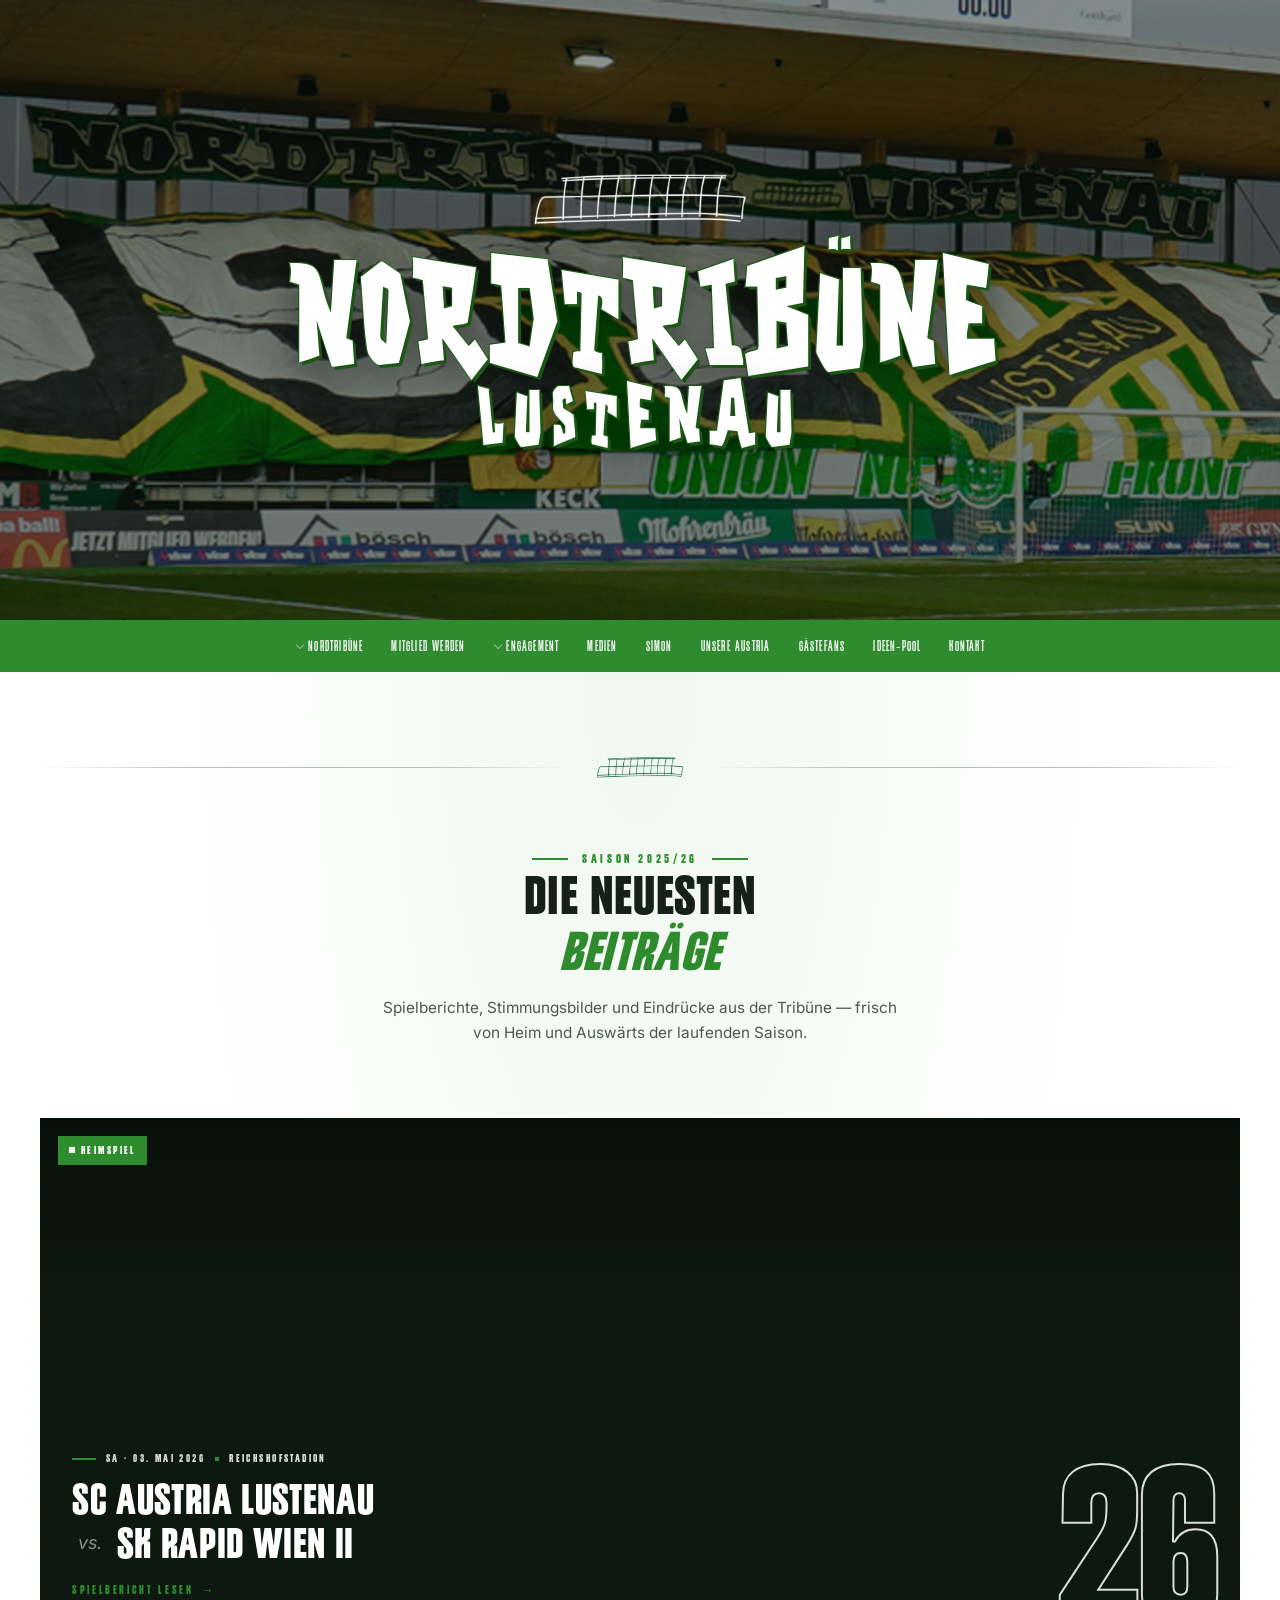
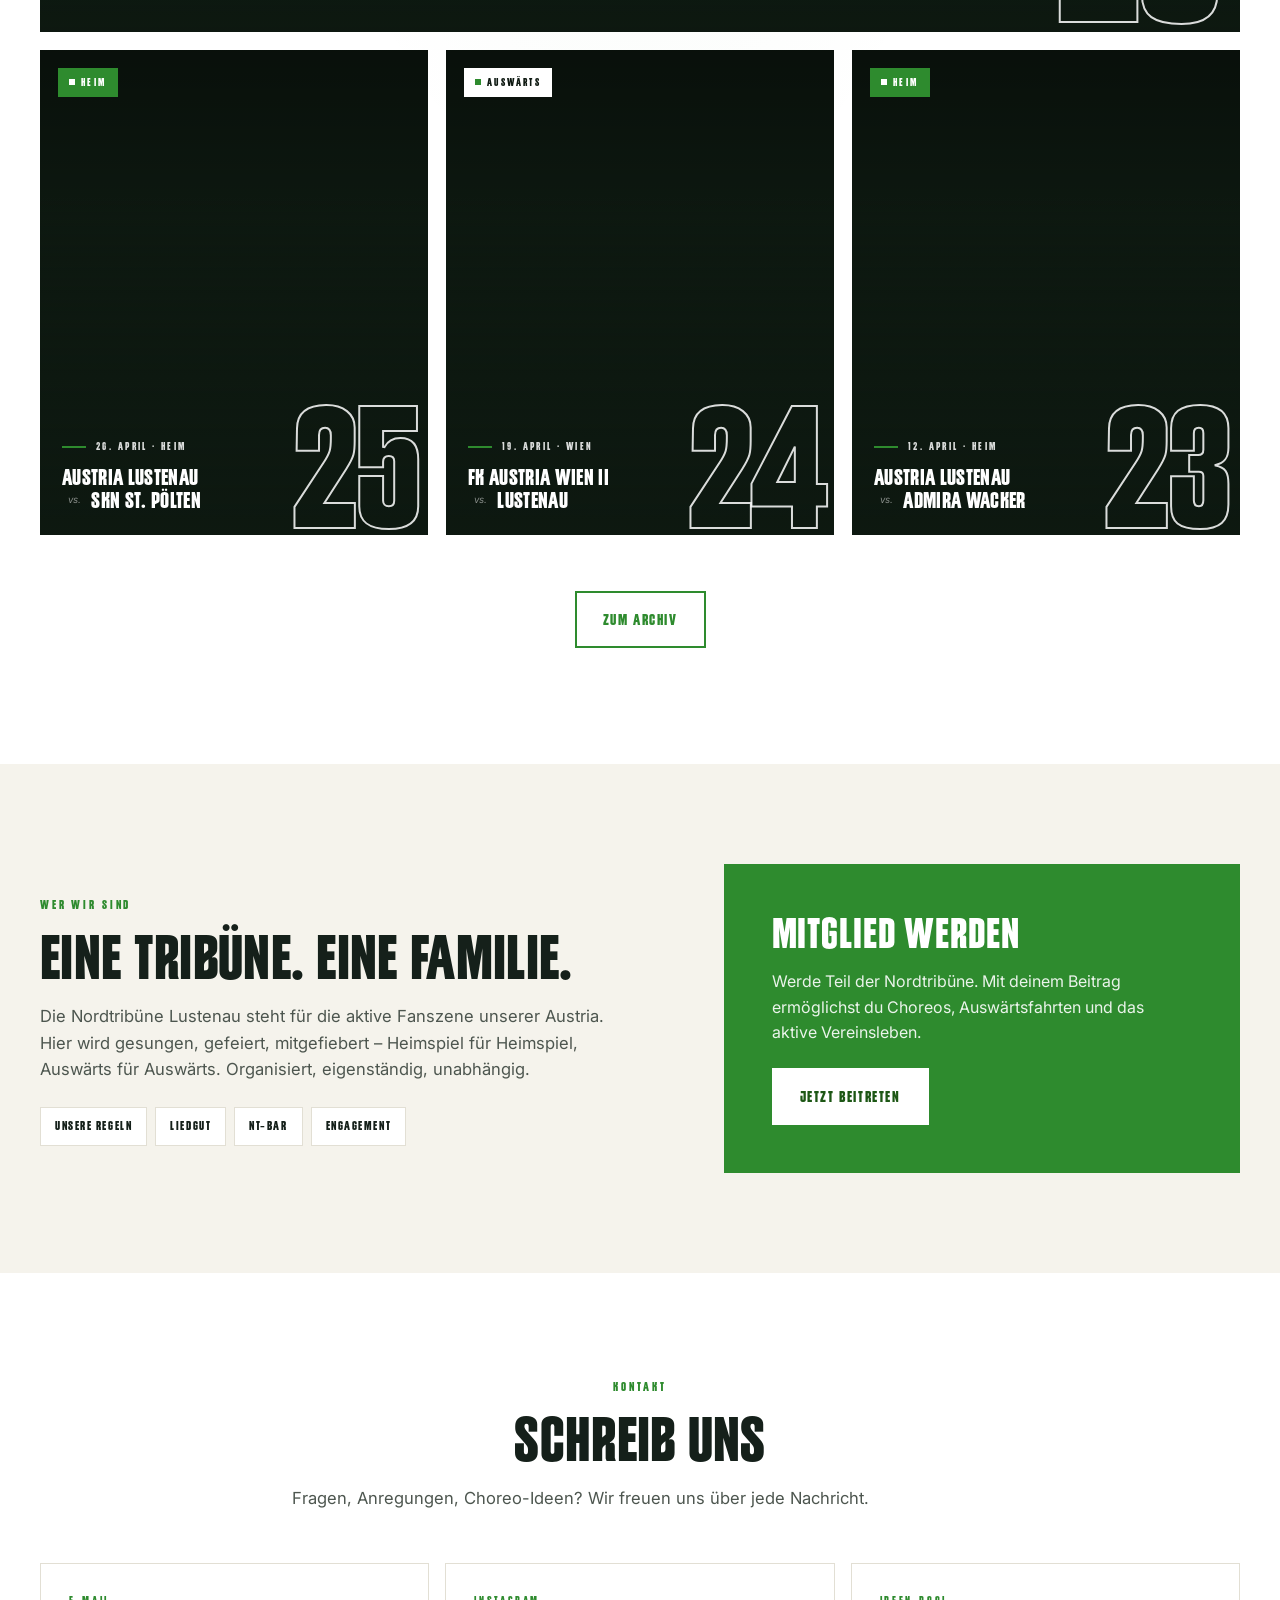
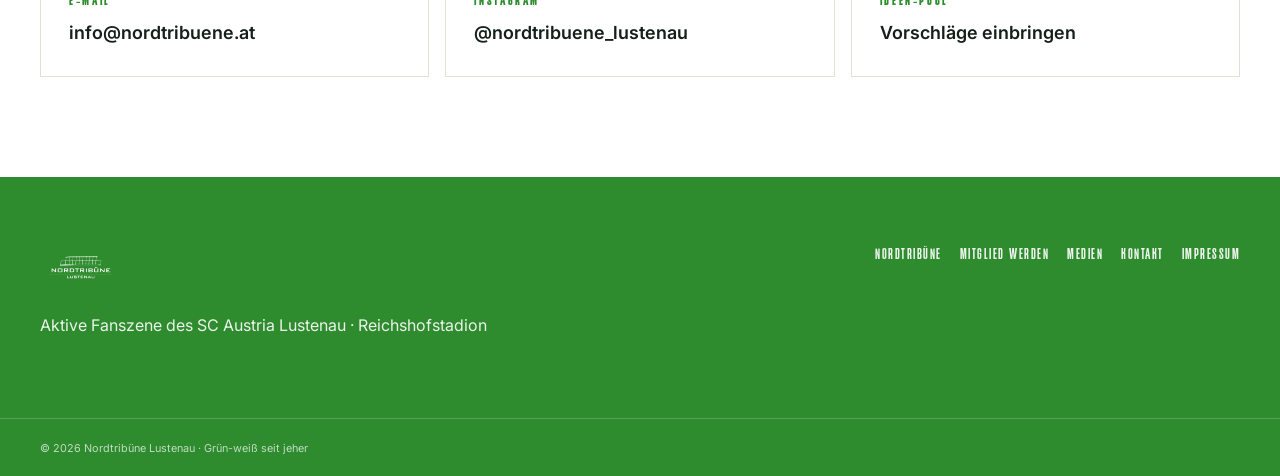
==== commit 77362efc: "headlines: Garage Shock font, white with green outline" ====
--- a/index.html
+++ b/index.html
@@ -17,10 +17,14 @@
 
 <header class="site-header" id="top">
 
-  <!-- Hero: Banner mit Original-Logo zentriert -->
+  <!-- Hero: Banner mit Logo + Wordmark -->
   <div class="hero-banner" role="img" aria-label="Nordtribüne im Reichshofstadion Lustenau">
-    <div class="hero-content">
-      <img src="assets/img/logo.png" alt="Nordtribüne Lustenau" class="hero-logo" />
+    <div class="hero-content hero-content--stack">
+      <img src="assets/img/logo-mark.png" alt="" class="hero-logo hero-logo--mark" />
+      <h1 class="hero-wordmark">
+        <span>Nordtribüne</span>
+        <span>Lustenau</span>
+      </h1>
     </div>
   </div>
 
--- a/styles.css
+++ b/styles.css
@@ -51,6 +51,13 @@
   font-style: normal;
   font-display: swap;
   src: url('assets/fonts/GCGrind.ttf') format('truetype');
+}
+@font-face {
+  font-family: 'Garage Shock';
+  font-weight: 400;
+  font-style: normal;
+  font-display: swap;
+  src: url('assets/fonts/GarageShock.ttf') format('truetype');
 }
 
 :root {
@@ -131,12 +138,44 @@
   padding: 40px var(--gutter);
   text-align: center;
 }
+.hero-content--stack {
+  display: flex;
+  flex-direction: column;
+  align-items: center;
+  gap: clamp(16px, 2vw, 24px);
+}
 .hero-logo {
   width: clamp(280px, 42vw, 560px);
   height: auto;
   filter: brightness(0) invert(1);
   display: block;
   margin: 0 auto;
+}
+.hero-logo--mark {
+  width: clamp(140px, 18vw, 220px);
+}
+.hero-wordmark {
+  font-family: 'Garage Shock', var(--headline);
+  font-weight: 400;
+  font-size: clamp(56px, 11vw, 180px);
+  line-height: .9;
+  letter-spacing: .02em;
+  text-transform: uppercase;
+  margin: 0;
+  color: #fff;
+  -webkit-text-stroke: 2px var(--green-700);
+  text-stroke: 2px var(--green-700);
+  paint-order: stroke fill;
+  text-shadow:
+    -1px -1px 0 var(--green-900),
+    3px 3px 0 var(--green-900),
+    0 10px 40px rgba(0,0,0,.5);
+}
+.hero-wordmark span { display: block; }
+.hero-wordmark span + span {
+  font-size: .55em;
+  letter-spacing: .12em;
+  margin-top: 4px;
 }
 @media (max-width: 720px) {
   .hero-banner { min-height: clamp(320px, 70vw, 460px); }
@@ -1016,26 +1055,51 @@
 .info-tile {
   border: 1px solid var(--line);
   background: var(--bg-soft);
-  padding: 22px 24px;
+  padding: 24px 26px;
+  display: flex;
+  flex-direction: column;
+  gap: 10px;
+  min-width: 0;
+  text-align: left;
 }
 .info-tile-label {
+  display: block;
   font-family: var(--display);
   font-weight: 600;
   font-size: 11px;
   letter-spacing: .22em;
   text-transform: uppercase;
   color: var(--green-700);
-  margin-bottom: 6px;
-}
-.info-tile-value { font-size: 16px; font-weight: 600; color: var(--ink); }
+  line-height: 1.2;
+}
+.info-tile-value {
+  display: block;
+  font-size: 16px;
+  font-weight: 600;
+  color: var(--ink);
+  line-height: 1.45;
+  word-break: normal;
+  overflow-wrap: anywhere;
+}
+.info-tile-value.iban {
+  font-size: 15px;
+  letter-spacing: 0;
+  font-feature-settings: 'tnum' 1;
+  word-spacing: -.05em;
+  white-space: normal;
+  word-break: keep-all;
+  overflow-wrap: break-word;
+  max-width: 100%;
+}
 
 /* Formulare */
 .form {
   display: grid;
   gap: 14px;
   max-width: 620px;
-  margin: 1.5em 0;
-}
+  margin: 1.5em auto;
+}
+.form .btn { justify-self: center; }
 .form-row { display: grid; grid-template-columns: 1fr 1fr; gap: 14px; }
 @media (max-width: 600px) { .form-row { grid-template-columns: 1fr; } }
 .form-field { display: grid; gap: 6px; }
@@ -1064,7 +1128,7 @@
   border-color: var(--green-700);
 }
 .form-field textarea { resize: vertical; min-height: 120px; }
-.form .btn { justify-self: start; }
+.form .btn { justify-self: center; }
 
 /* Saison-Liste (Medien-Übersicht) */
 .archive-grid {
@@ -1557,3 +1621,225 @@
   transition: width .4s cubic-bezier(.2,.7,.2,1);
 }
 .season-card:hover::after { width: 100%; }
+
+/* ============================================================
+   PAGE HEADER · Headline auf abgedunkeltem Headerbild (statt grünem Hero)
+   ============================================================ */
+
+.page-header-banner {
+  position: relative;
+  min-height: clamp(380px, 50vw, 560px);
+  background: url('assets/img/header.jpg') center 35% / cover no-repeat;
+  background-color: var(--green-900);
+  display: flex;
+  align-items: center;
+  justify-content: center;
+  isolation: isolate;
+}
+.page-header-banner::before {
+  content: '';
+  position: absolute; inset: 0;
+  background:
+    linear-gradient(180deg, rgba(8,20,12,.5) 0%, rgba(8,20,12,.7) 100%);
+  z-index: 1;
+}
+
+.page-header-content {
+  position: relative;
+  z-index: 2;
+  text-align: center;
+  color: #fff;
+  padding: clamp(40px, 6vw, 80px) var(--gutter);
+  max-width: 920px;
+  margin: 0 auto;
+}
+.page-header-content .crumb {
+  display: inline-flex;
+  align-items: center;
+  justify-content: center;
+  gap: 10px;
+  font-family: var(--display);
+  font-weight: 500;
+  font-size: 12px;
+  letter-spacing: .25em;
+  text-transform: uppercase;
+  color: rgba(255,255,255,.85);
+  margin: 0 0 22px;
+}
+.page-header-content .crumb a { color: rgba(255,255,255,.85); }
+.page-header-content .crumb a:hover { color: #fff; text-decoration: underline; text-underline-offset: 4px; }
+.page-header-content .crumb .sep { opacity: .55; }
+.page-header-content h1 {
+  font-family: 'Garage Shock', var(--headline);
+  font-weight: 400;
+  font-size: clamp(56px, 9vw, 140px);
+  line-height: .92;
+  letter-spacing: .015em;
+  text-transform: uppercase;
+  margin: 0 auto;
+  color: #fff;
+  -webkit-text-stroke: 2px var(--green-700);
+  text-stroke: 2px var(--green-700);
+  paint-order: stroke fill;
+  text-shadow:
+    -1px -1px 0 var(--green-900),
+    3px 3px 0 var(--green-900),
+    0 8px 32px rgba(0,0,0,.45);
+  max-width: 18ch;
+}
+.page-header-content h1::after {
+  content: '';
+  display: block;
+  width: 64px;
+  height: 3px;
+  background: #fff;
+  margin: 24px auto 0;
+}
+.page-header-content .lead {
+  margin: 22px auto 0;
+  font-size: clamp(15px, 1.25vw, 19px);
+  color: rgba(255,255,255,.92);
+  max-width: 56ch;
+  line-height: 1.55;
+}
+
+/* Alte Page-Hero-Sektion komplett verstecken (falls noch im DOM) */
+.page-hero { display: none !important; }
+
+/* ============================================================
+   PAGE SECTION · GRÜN-Variante als Bruch im Inhalt
+   ============================================================ */
+
+.page-section--green,
+.page-section.page-section--green {
+  background: var(--green-700) !important;
+  color: #fff;
+  position: relative;
+}
+.page-section--green::before {
+  content: '';
+  position: absolute; inset: 0;
+  background:
+    radial-gradient(ellipse at 20% 10%, rgba(255,255,255,.08), transparent 60%),
+    radial-gradient(ellipse at 80% 100%, rgba(0,0,0,.18), transparent 60%);
+  pointer-events: none;
+}
+.page-section--green > .container { position: relative; z-index: 1; }
+
+.page-section--green .ps-num {
+  -webkit-text-stroke: 2px rgba(255,255,255,.95);
+  color: transparent;
+}
+.page-section--green .ps-eyebrow { color: #fff; }
+.page-section--green .ps-eyebrow::before,
+.page-section--green .ps-eyebrow::after { background: #fff; }
+.page-section--green .ps-head h2 { color: #fff; }
+
+.page-section--green .prose,
+.page-section--green .prose p,
+.page-section--green .prose li { color: rgba(255,255,255,.95); }
+.page-section--green .prose .lede { color: rgba(255,255,255,.92); }
+.page-section--green .prose h2,
+.page-section--green .prose h3,
+.page-section--green .prose strong { color: #fff; }
+.page-section--green .prose a { color: #fff; text-decoration-color: rgba(255,255,255,.6); }
+.page-section--green .prose a:hover { text-decoration-color: #fff; }
+.page-section--green .prose blockquote {
+  border-left-color: #fff;
+  color: #fff;
+}
+.page-section--green .prose ul li::before { background: #fff; }
+.page-section--green .prose ol li::before { color: #fff; }
+
+.page-section--green .info-tile {
+  background: rgba(0,0,0,.18);
+  border-color: rgba(255,255,255,.22);
+}
+.page-section--green .info-tile-label { color: rgba(255,255,255,.85); }
+.page-section--green .info-tile-value { color: #fff; }
+.page-section--green .info-tile-value a { color: #fff; }
+
+.page-section--green .tiles li {
+  background: rgba(0,0,0,.18);
+  border-color: rgba(255,255,255,.22);
+}
+.page-section--green .tiles li::before { color: #fff; }
+.page-section--green .tiles strong { color: #fff; }
+.page-section--green .tiles p { color: rgba(255,255,255,.85); }
+
+.page-section--green .steps li {
+  background: rgba(0,0,0,.18);
+  border-color: rgba(255,255,255,.22);
+  border-left-color: #fff;
+}
+.page-section--green .steps li::before { color: #fff; }
+.page-section--green .steps strong { color: #fff; }
+.page-section--green .steps p { color: rgba(255,255,255,.85); }
+
+.page-section--green .stat-strip {
+  background: rgba(0,0,0,.18);
+  border-color: rgba(255,255,255,.25);
+}
+.page-section--green .stat-strip > div { border-right-color: rgba(255,255,255,.2); }
+.page-section--green .stat-strip .stat-num { color: #fff; }
+.page-section--green .stat-strip .stat-label { color: rgba(255,255,255,.85); }
+
+.page-section--green .highlight {
+  background: var(--ink);
+  color: #fff;
+}
+.page-section--green .highlight::before,
+.page-section--green .highlight::after { border-color: #fff; }
+
+.page-section--green .btn {
+  background: #fff;
+  color: var(--ink);
+  border-color: #fff;
+}
+.page-section--green .btn:hover {
+  background: var(--ink);
+  color: #fff;
+  border-color: var(--ink);
+}
+
+.page-section--green .form-field input,
+.page-section--green .form-field textarea {
+  background: rgba(255,255,255,.1);
+  border-color: rgba(255,255,255,.3);
+  color: #fff;
+}
+.page-section--green .form-field input::placeholder,
+.page-section--green .form-field textarea::placeholder { color: rgba(255,255,255,.55); }
+.page-section--green .form-field input:focus,
+.page-section--green .form-field textarea:focus { border-color: #fff; }
+.page-section--green .form-field label { color: rgba(255,255,255,.85); }
+
+/* :nth-child(even) auto-bg darf grüne Variante nicht überschreiben */
+.page-section.page-section--green:nth-child(even) { background: var(--green-700) !important; }
+
+/* Sektions-Nummerierung ausblenden — wirkt sauberer */
+.ps-num { display: none; }
+.ps-head { gap: 14px; }
+.ps-head .ps-eyebrow { margin-top: 0; }
+
+/* Weißes Logo im Page-Header-Banner, klickbar zur Startseite */
+.page-header-logo {
+  position: absolute;
+  top: clamp(20px, 3vw, 32px);
+  left: 50%;
+  transform: translateX(-50%);
+  z-index: 3;
+  display: block;
+  line-height: 0;
+}
+.page-header-logo img {
+  width: clamp(160px, 22vw, 240px);
+  height: auto;
+  filter: brightness(0) invert(1);
+  opacity: .92;
+  transition: opacity .15s ease;
+}
+.page-header-logo:hover img { opacity: 1; }
+
+.page-header-banner { padding-top: clamp(80px, 10vw, 140px); padding-bottom: clamp(40px, 6vw, 80px); }
+.page-header-banner .page-header-content { padding-top: 0; padding-bottom: 0; }
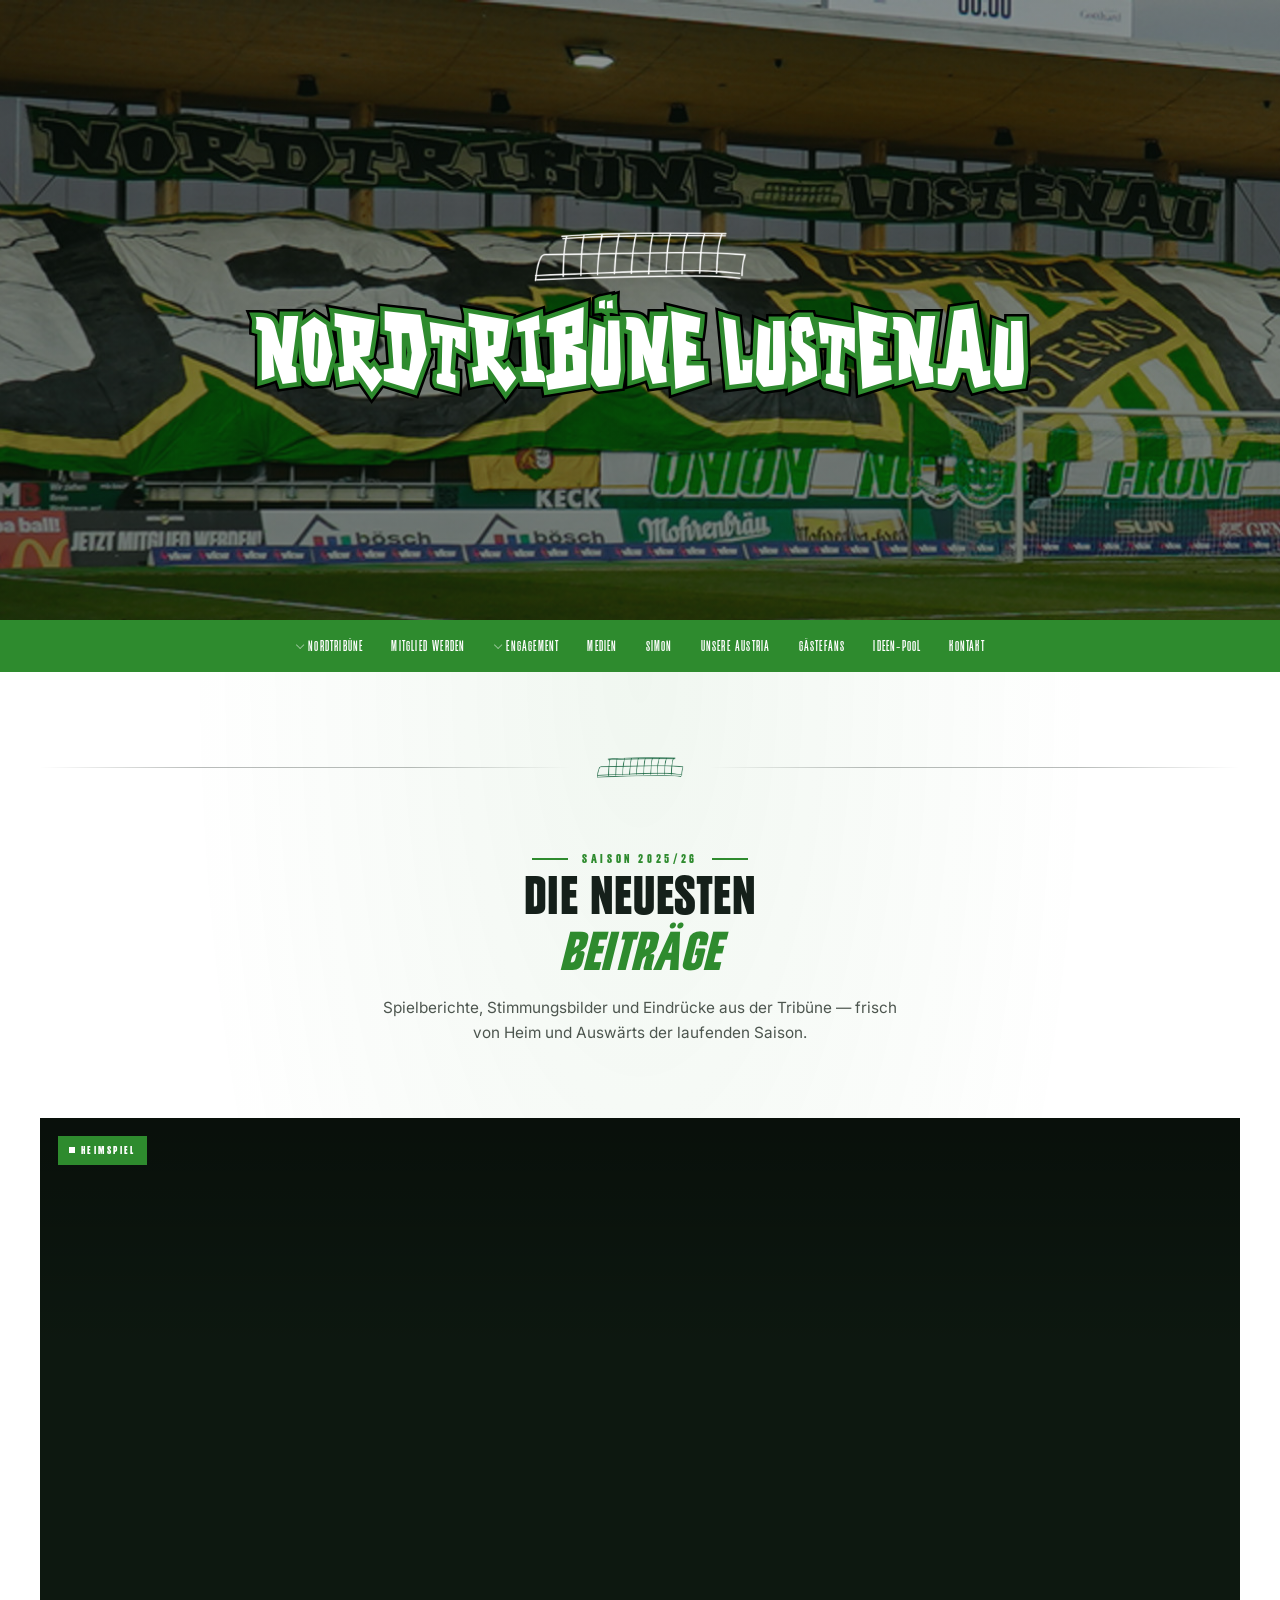
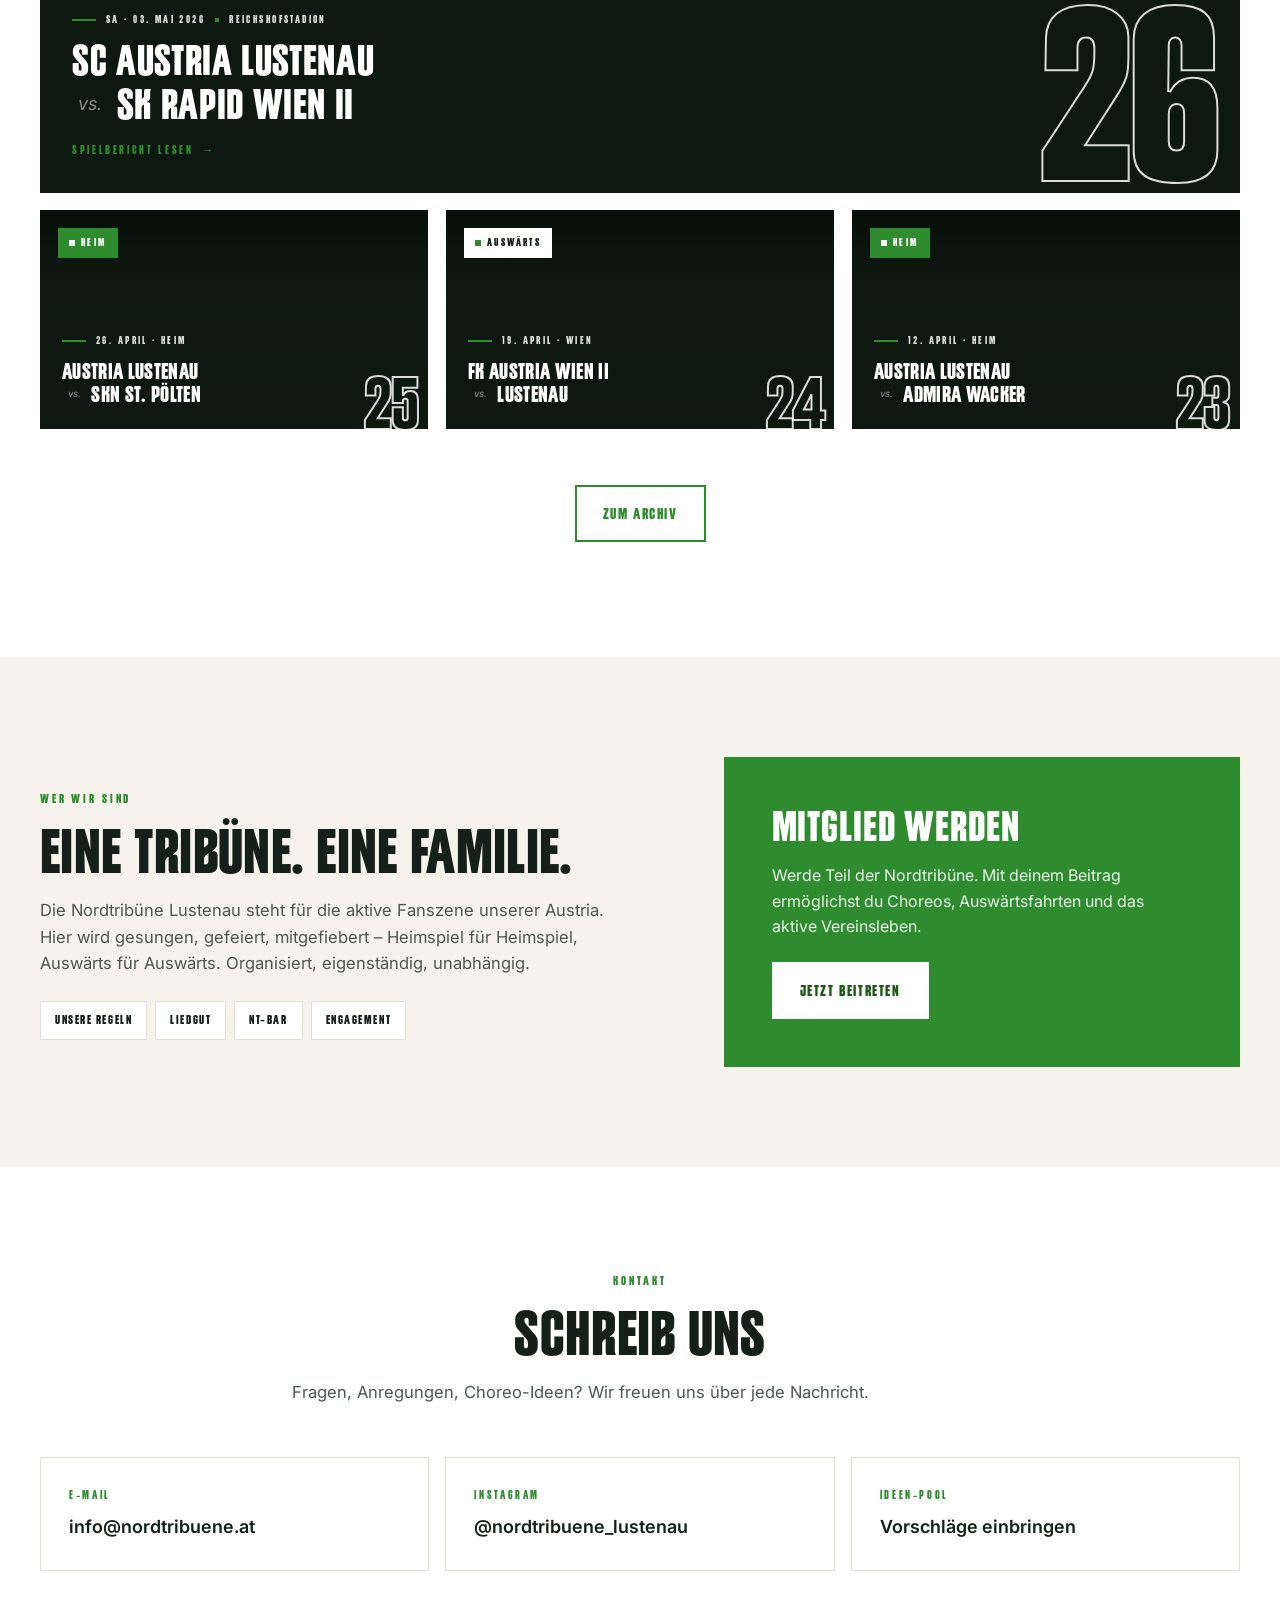
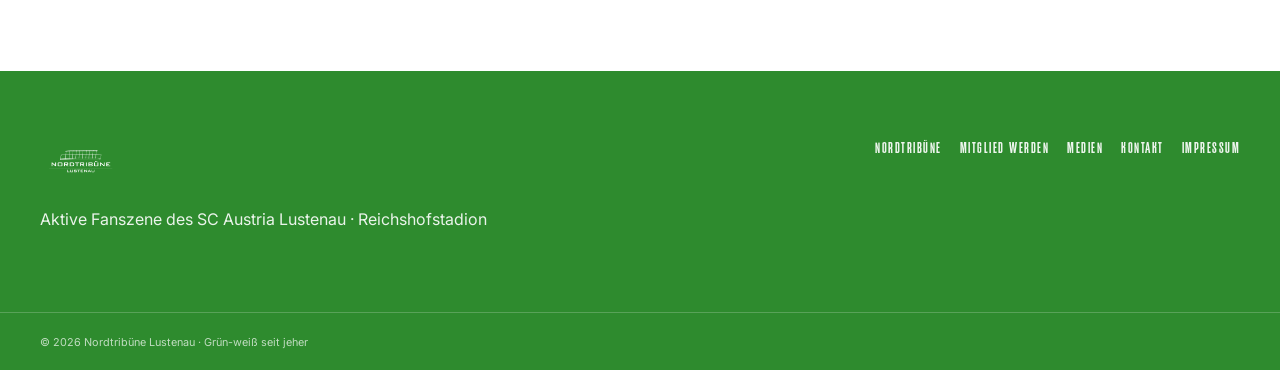
==== commit 741564a3: "garage shock headlines · burger menu · card hierarchy · mobile fixes" ====
--- a/index.html
+++ b/index.html
@@ -21,17 +21,14 @@
   <div class="hero-banner" role="img" aria-label="Nordtribüne im Reichshofstadion Lustenau">
     <div class="hero-content hero-content--stack">
       <img src="assets/img/logo-mark.png" alt="" class="hero-logo hero-logo--mark" />
-      <h1 class="hero-wordmark">
-        <span>Nordtribüne</span>
-        <span>Lustenau</span>
-      </h1>
+      <h1 class="hero-wordmark" data-text="Nordtribüne Lustenau">Nordtribüne Lustenau</h1>
     </div>
   </div>
 
   <!-- Nav -->
   <div class="nav-wrap">
     <button class="nav-toggle" aria-label="Menü" aria-expanded="false">
-      <span></span><span></span><span></span>
+      <span class="burger" aria-hidden="true"><span></span><span></span><span></span></span>
       <em>Menü</em>
     </button>
 
--- a/styles.css
+++ b/styles.css
@@ -157,25 +157,30 @@
 .hero-wordmark {
   font-family: 'Garage Shock', var(--headline);
   font-weight: 400;
-  font-size: clamp(56px, 11vw, 180px);
-  line-height: .9;
+  font-size: clamp(40px, 7vw, 110px);
+  line-height: .95;
   letter-spacing: .02em;
   text-transform: uppercase;
   margin: 0;
   color: #fff;
-  -webkit-text-stroke: 2px var(--green-700);
-  text-stroke: 2px var(--green-700);
+  -webkit-text-stroke: 9px var(--green-700);
+  text-stroke: 9px var(--green-700);
   paint-order: stroke fill;
-  text-shadow:
-    -1px -1px 0 var(--green-900),
-    3px 3px 0 var(--green-900),
-    0 10px 40px rgba(0,0,0,.5);
-}
-.hero-wordmark span { display: block; }
-.hero-wordmark span + span {
-  font-size: .55em;
-  letter-spacing: .12em;
-  margin-top: 4px;
+  text-shadow: none;
+  white-space: nowrap;
+  position: relative;
+  display: inline-block;
+  isolation: isolate;
+}
+.hero-wordmark::before {
+  content: attr(data-text);
+  position: absolute;
+  inset: 0;
+  z-index: -1;
+  color: transparent;
+  -webkit-text-stroke: 14px #000;
+  text-stroke: 14px #000;
+  pointer-events: none;
 }
 @media (max-width: 720px) {
   .hero-banner { min-height: clamp(320px, 70vw, 460px); }
@@ -281,14 +286,24 @@
   justify-content: center;
 }
 .nav-toggle em { font-style: normal; }
-.nav-toggle span:not(em) {
-  display: block; height: 2px; width: 22px; background: #fff;
-  margin: 4px 0; transition: transform .2s, opacity .2s;
-  position: relative;
-}
-.nav-toggle.is-open span:nth-child(1) { transform: translateY(6px) rotate(45deg); }
-.nav-toggle.is-open span:nth-child(2) { opacity: 0; }
-.nav-toggle.is-open span:nth-child(3) { transform: translateY(-6px) rotate(-45deg); }
+.nav-toggle .burger {
+  display: inline-flex;
+  flex-direction: column;
+  justify-content: space-between;
+  width: 26px;
+  height: 18px;
+}
+.nav-toggle .burger span {
+  display: block;
+  width: 100%;
+  height: 2.5px;
+  background: #fff;
+  transition: transform .25s ease, opacity .2s ease;
+  transform-origin: center;
+}
+.nav-toggle.is-open .burger span:nth-child(1) { transform: translateY(7.75px) rotate(45deg); }
+.nav-toggle.is-open .burger span:nth-child(2) { opacity: 0; }
+.nav-toggle.is-open .burger span:nth-child(3) { transform: translateY(-7.75px) rotate(-45deg); }
 
 .mobile-nav {
   display: none;
@@ -324,12 +339,6 @@
   .primary-nav { display: none; }
   .nav-toggle { display: flex; }
   .mobile-nav { display: block; }
-  .nav-toggle span:nth-child(1),
-  .nav-toggle span:nth-child(2),
-  .nav-toggle span:nth-child(3) { display: block; }
-}
-@media (min-width: 1101px) {
-  .nav-toggle span:not(em) { display: none; }
 }
 
 /* ============================================================
@@ -541,19 +550,14 @@
 
 .card-grid {
   display: grid;
-  grid-template-columns: repeat(6, 1fr);
+  grid-template-columns: repeat(3, 1fr);
   gap: clamp(14px, 1.4vw, 22px);
 }
-.card { grid-column: span 2; }
-.card--feature { grid-column: span 6; }
-
-@media (max-width: 1100px) {
-  .card-grid { grid-template-columns: repeat(4, 1fr); gap: 18px; }
-  .card { grid-column: span 2; }
-  .card--feature { grid-column: span 4; }
-}
-@media (max-width: 640px) {
-  .card-grid { grid-template-columns: 1fr; }
+.card { grid-column: span 1; }
+.card--feature { grid-column: 1 / -1; }
+
+@media (max-width: 720px) {
+  .card-grid { grid-template-columns: 1fr; gap: 16px; }
   .card, .card--feature { grid-column: span 1; }
 }
 
@@ -571,14 +575,18 @@
 
 .card-media {
   position: relative;
-  aspect-ratio: 4 / 5;
+  aspect-ratio: 16 / 9;
   background-size: cover;
   background-position: center;
   background-color: #0d1810;
   overflow: hidden;
   transition: transform .6s cubic-bezier(.2,.7,.2,1);
 }
-.card--feature .card-media { aspect-ratio: 21 / 9; }
+.card--feature .card-media { aspect-ratio: 16 / 9; }
+@media (max-width: 720px) {
+  .card-media { aspect-ratio: 16 / 9; }
+  .card--feature .card-media { aspect-ratio: 16 / 10; }
+}
 
 .card-media::before {
   content: '';
@@ -645,8 +653,11 @@
   -webkit-text-stroke-color: #fff;
 }
 .card--feature .card-md {
-  font-size: clamp(140px, 18vw, 280px);
+  font-size: clamp(160px, 20vw, 320px);
   margin-right: 8px;
+}
+.card-grid > .card:not(.card--feature) .card-md {
+  font-size: clamp(56px, 6vw, 96px);
 }
 
 .card-placeholder {
@@ -1672,26 +1683,37 @@
 .page-header-content h1 {
   font-family: 'Garage Shock', var(--headline);
   font-weight: 400;
-  font-size: clamp(56px, 9vw, 140px);
-  line-height: .92;
-  letter-spacing: .015em;
+  font-size: clamp(40px, 6vw, 88px);
+  line-height: .95;
+  letter-spacing: .02em;
   text-transform: uppercase;
   margin: 0 auto;
   color: #fff;
-  -webkit-text-stroke: 2px var(--green-700);
-  text-stroke: 2px var(--green-700);
+  -webkit-text-stroke: 8px var(--green-700);
+  text-stroke: 8px var(--green-700);
   paint-order: stroke fill;
-  text-shadow:
-    -1px -1px 0 var(--green-900),
-    3px 3px 0 var(--green-900),
-    0 8px 32px rgba(0,0,0,.45);
-  max-width: 18ch;
+  text-shadow: none;
+  white-space: nowrap;
+  max-width: none;
+  position: relative;
+  display: inline-block;
+  isolation: isolate;
+}
+.page-header-content h1::before {
+  content: attr(data-text);
+  position: absolute;
+  inset: 0;
+  z-index: -1;
+  color: transparent;
+  -webkit-text-stroke: 13px #000;
+  text-stroke: 13px #000;
+  pointer-events: none;
 }
 .page-header-content h1::after {
   content: '';
   display: block;
-  width: 64px;
-  height: 3px;
+  width: 56px;
+  height: 1px;
   background: #fff;
   margin: 24px auto 0;
 }
@@ -1843,3 +1865,143 @@
 
 .page-header-banner { padding-top: clamp(80px, 10vw, 140px); padding-bottom: clamp(40px, 6vw, 80px); }
 .page-header-banner .page-header-content { padding-top: 0; padding-bottom: 0; }
+
+/* ============================================================
+   MOBILE OPTIMIERUNGEN
+   ============================================================ */
+
+@media (max-width: 720px) {
+  /* Hero/Banner Headlines: dünnere Strokes, kleiner, kann brechen */
+  .hero-wordmark {
+    font-size: clamp(34px, 11vw, 56px);
+    -webkit-text-stroke-width: 5px;
+    text-stroke-width: 5px;
+    white-space: normal;
+    line-height: 1;
+    word-break: keep-all;
+    max-width: 90vw;
+  }
+  .hero-wordmark::before {
+    -webkit-text-stroke-width: 8px;
+    text-stroke-width: 8px;
+  }
+
+  .page-header-content h1 {
+    font-size: clamp(32px, 9vw, 48px);
+    -webkit-text-stroke-width: 4px;
+    text-stroke-width: 4px;
+    white-space: normal;
+    word-break: keep-all;
+    max-width: 90vw;
+  }
+  .page-header-content h1::before {
+    -webkit-text-stroke-width: 7px;
+    text-stroke-width: 7px;
+  }
+  .page-header-content h1::after { width: 40px; margin-top: 16px; }
+  .page-header-content .lead { font-size: 14px; }
+
+  /* Header-Banner kompakter */
+  .page-header-banner {
+    min-height: clamp(280px, 80vw, 380px);
+    padding-top: clamp(60px, 16vw, 90px);
+    padding-bottom: clamp(28px, 8vw, 60px);
+  }
+  .page-header-logo img { width: clamp(120px, 32vw, 160px); }
+
+  /* Sections: weniger Padding */
+  .page-section { padding: clamp(40px, 9vw, 64px) 0; }
+  .ps-head { margin-bottom: 24px; gap: 10px; }
+  .ps-head h2 { font-size: clamp(28px, 7vw, 36px); }
+  .ps-eyebrow { font-size: 10px; letter-spacing: .22em; gap: 10px; }
+  .ps-eyebrow::before, .ps-eyebrow::after { width: 18px; }
+
+  /* Highlights kompakter */
+  .highlight { padding: 24px 22px; }
+  .highlight-text { font-size: clamp(20px, 5.5vw, 28px); }
+  .highlight::before, .highlight::after { width: 28px; height: 28px; }
+
+  /* Tiles in 1 Spalte auf sehr kleinen Screens */
+  .tiles { grid-template-columns: 1fr; }
+  .tiles li { padding: 18px 18px 18px 50px; }
+  .tiles li::before { left: 18px; top: 18px; font-size: 18px; }
+  .tiles strong { font-size: 16px; }
+
+  /* Steps kompakter */
+  .steps li { grid-template-columns: 50px 1fr; gap: 16px; padding: 18px 20px; }
+  .steps li::before { font-size: 40px; }
+  .steps strong { font-size: 16px; }
+
+  /* Stat-Strip: 2 Spalten auf Mobil */
+  .stat-strip { grid-template-columns: repeat(2, 1fr); }
+  .stat-strip > div { border-right: 0; border-bottom: 1px solid var(--line); padding: 22px 16px; }
+  .stat-strip > div:nth-child(odd) { border-right: 1px solid var(--line); }
+  .stat-strip > div:nth-last-child(-n+2) { border-bottom: 0; }
+  .page-section--green .stat-strip > div { border-color: rgba(255,255,255,.2); }
+  .page-section--green .stat-strip > div:nth-child(odd) { border-right-color: rgba(255,255,255,.2); }
+  .stat-strip .stat-num { font-size: clamp(36px, 10vw, 54px); }
+
+  /* Info-Tile / Grid: vollbreite Tiles */
+  .info-grid { grid-template-columns: 1fr; gap: 12px; }
+  .info-tile { padding: 18px 20px; }
+
+  /* Kontakt-Grid */
+  .contact-grid { grid-template-columns: 1fr; }
+  .contact-card { min-height: 120px; padding: 22px; }
+
+  /* Section-Divider: weniger Höhe */
+  .section-divider { padding: 20px var(--gutter) 36px; gap: 14px; }
+  .divider-mark { height: 18px; }
+
+  /* Beitrags-Card: Spielnummern etwas kleiner */
+  .card-md { font-size: clamp(80px, 22vw, 130px); }
+
+  /* Saison-Karten: kleiner */
+  .season-grid { grid-template-columns: repeat(2, 1fr); gap: 12px; }
+  .season-card { aspect-ratio: 4 / 5; }
+  .season-card-num { font-size: clamp(80px, 18vw, 130px); }
+  .season-card h3 { font-size: clamp(20px, 5vw, 24px); }
+  .season-card-body { padding: 14px 14px 16px; }
+  .season-card-tag { font-size: 10px; padding: 4px 8px; top: 12px; left: 12px; }
+
+  /* Footer: gestapelt */
+  .footer-inner { grid-template-columns: 1fr; gap: 24px; }
+  .site-footer nav ul { gap: 12px 18px; }
+  .footer-bottom { font-size: 11px; }
+
+  /* CTA-Block: kompakter */
+  .page-cta { padding: clamp(48px, 10vw, 72px) 0; }
+  .page-cta h2 { font-size: clamp(28px, 7vw, 40px); }
+
+  /* Forms: bequemer Touch-Bereich */
+  .form-field input,
+  .form-field textarea { font-size: 16px; padding: 14px 16px; }
+}
+
+/* Sehr schmal (< 480px) */
+@media (max-width: 480px) {
+  :root { --gutter: 16px; }
+
+  .hero-wordmark {
+    font-size: clamp(30px, 11vw, 44px);
+    -webkit-text-stroke-width: 4px;
+    text-stroke-width: 4px;
+  }
+  .hero-wordmark::before {
+    -webkit-text-stroke-width: 6.5px;
+    text-stroke-width: 6.5px;
+  }
+
+  .page-header-content h1 {
+    font-size: clamp(28px, 9vw, 40px);
+    -webkit-text-stroke-width: 3.5px;
+    text-stroke-width: 3.5px;
+  }
+  .page-header-content h1::before {
+    -webkit-text-stroke-width: 6px;
+    text-stroke-width: 6px;
+  }
+
+  /* Saison: 1 Spalte */
+  .season-grid { grid-template-columns: 1fr; }
+}
